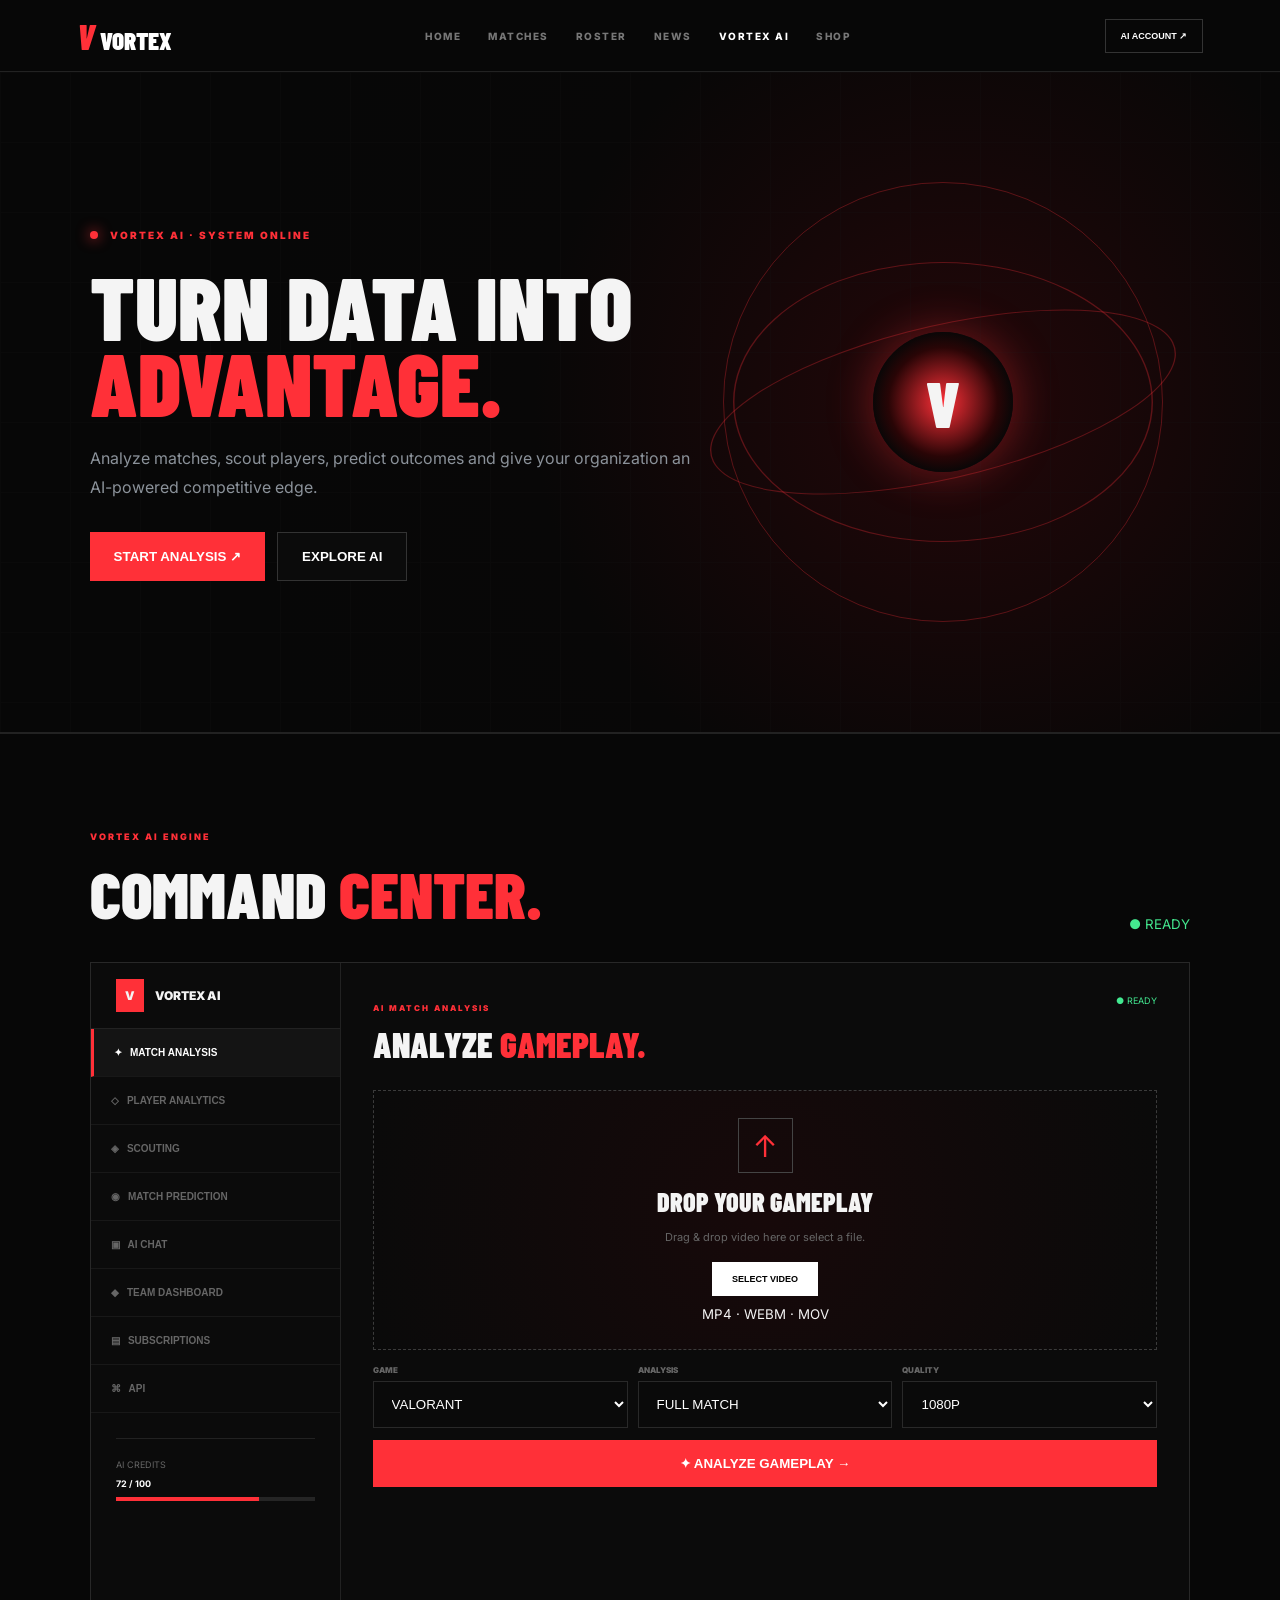
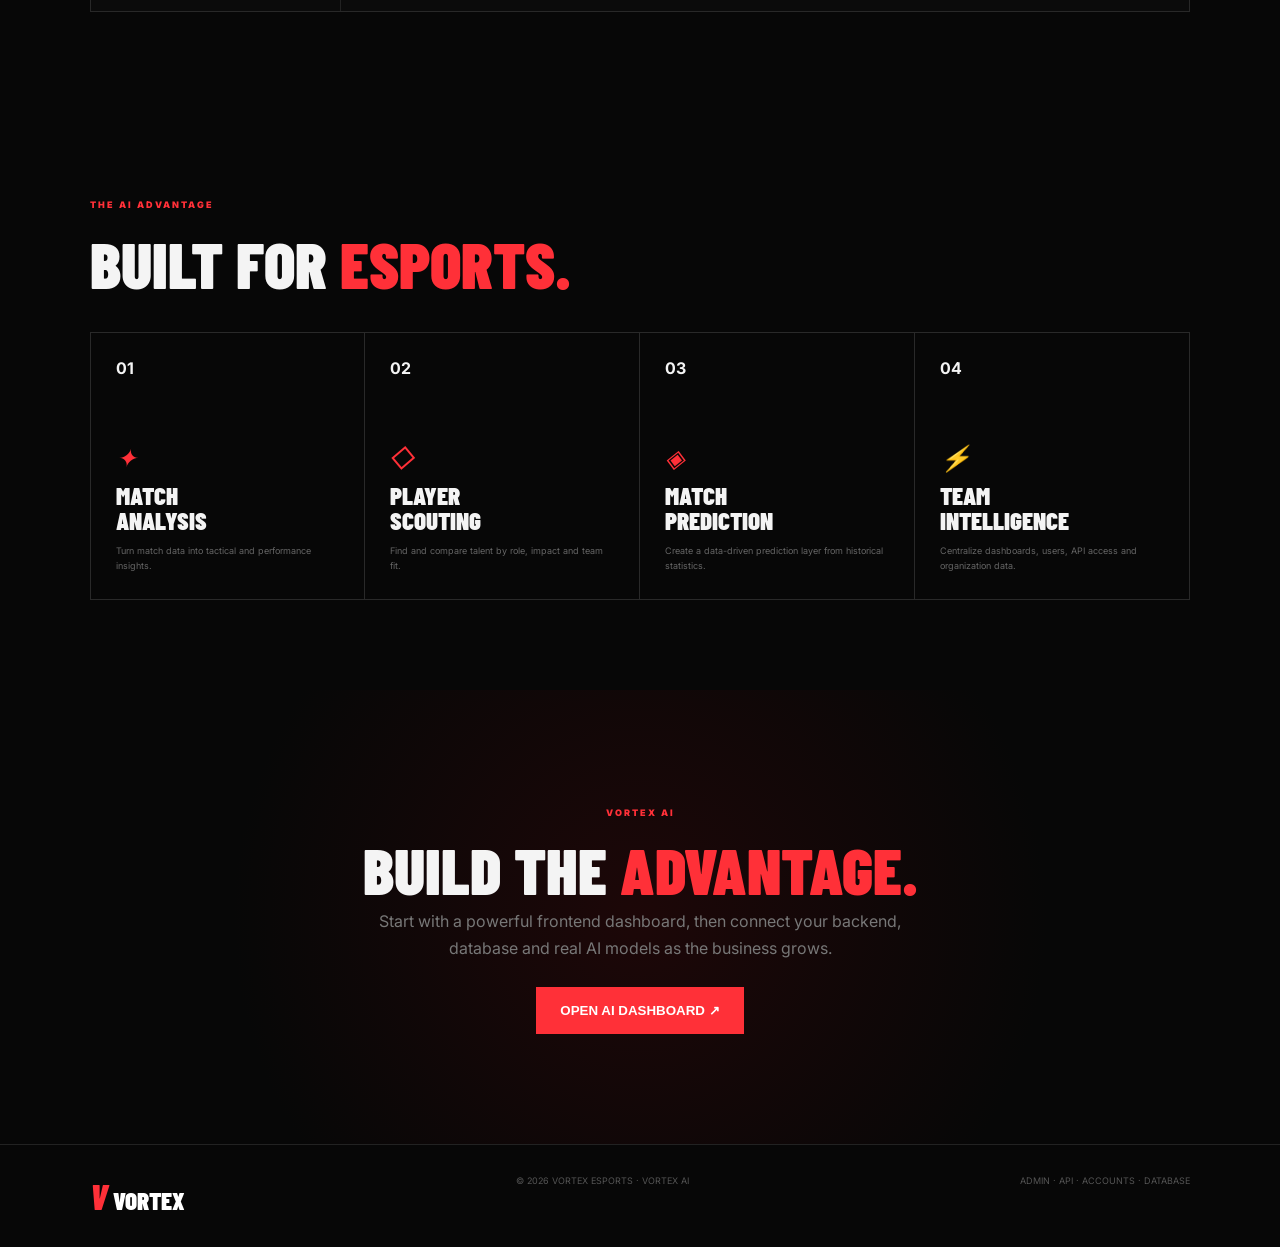
==== ai.html @ a59c2d88 "first commit" ====
<!doctype html>
<html lang="en">
  <head>
    <meta charset="UTF-8" />
    <meta name="viewport" content="width=device-width,initial-scale=1.0" />
    <title>VORTEX AI — Intelligence Platform</title>
    <link rel="preconnect" href="https://fonts.googleapis.com" />
    <link rel="preconnect" href="https://fonts.gstatic.com" crossorigin />
    <link
      href="https://fonts.googleapis.com/css2?family=Barlow+Condensed:wght@600;700;800;900&family=Inter:wght@400;600;700;800&display=swap"
      rel="stylesheet"
    />
    <style>
      * {
        box-sizing: border-box;
        margin: 0;
        padding: 0;
      }
      html {
        scroll-behavior: smooth;
      }
      body {
        background: #070707;
        color: #f4f4f4;
        font-family: Inter, Arial, sans-serif;
      }
      .loader {
        position: fixed;
        inset: 0;
        background: #050505;
        z-index: 999;
        display: grid;
        place-content: center;
        text-align: center;
        transition: 0.5s;
      }
      .loader.hide {
        opacity: 0;
        visibility: hidden;
      }
      .loader b {
        font: 900 80px "Barlow Condensed";
        color: #ff3038;
      }
      .loader i {
        display: block;
        width: 180px;
        height: 2px;
        background: #ff3038;
        margin: 15px auto;
      }
      .header {
        height: 72px;
        border-bottom: 1px solid #222;
        background: #070707;
        display: flex;
        align-items: center;
        padding: 0 6%;
        gap: 30px;
        position: sticky;
        top: 0;
        z-index: 100;
      }
      .logo {
        color: #fff;
        text-decoration: none;
        font: 900 25px "Barlow Condensed";
      }
      .logo span {
        color: #ff3038;
        font-size: 35px;
        font-style: italic;
      }
      .nav {
        display: flex;
        gap: 27px;
        margin: auto;
      }
      .nav a {
        color: #777;
        text-decoration: none;
        font-size: 10px;
        font-weight: 800;
        letter-spacing: 1.5px;
      }
      .nav a:hover,
      .nav .active {
        color: #fff;
      }
      .join,
      .menu {
        background: none;
        border: 1px solid #333;
        color: #fff;
        padding: 11px 15px;
        font-size: 9px;
        font-weight: 900;
      }
      .menu {
        display: none;
      }
      .hero {
        min-height: 660px;
        padding: 100px 7%;
        display: grid;
        grid-template-columns: 1.1fr 0.9fr;
        align-items: center;
        position: relative;
        overflow: hidden;
        background: radial-gradient(
          circle at 75% 50%,
          #230709,
          #080707 42%,
          #070707 72%
        );
      }
      .hero:before {
        content: "";
        position: absolute;
        inset: 0;
        background-image:
          linear-gradient(#181818 1px, transparent 1px),
          linear-gradient(90deg, #181818 1px, transparent 1px);
        background-size: 70px 70px;
        opacity: 0.2;
      }
      .hero > * {
        position: relative;
        z-index: 1;
      }
      .status {
        font-size: 10px;
        color: #ff3038;
        font-weight: 900;
        letter-spacing: 2px;
      }
      .status i {
        display: inline-block;
        width: 8px;
        height: 8px;
        border-radius: 50%;
        background: #ff3038;
        box-shadow: 0 0 14px #ff3038;
        margin-right: 8px;
      }
      .hero h1 {
        font: 900 clamp(60px, 7vw, 110px)/0.84 "Barlow Condensed";
        margin: 25px 0;
      }
      .hero h1 em,
      .section-title em,
      .panel h3 em,
      .features h2 em,
      .cta h2 em {
        color: #ff3038;
        font-style: normal;
      }
      .hero p {
        max-width: 610px;
        color: #8b929a;
        line-height: 1.8;
      }
      .actions {
        display: flex;
        gap: 12px;
        margin-top: 30px;
      }
      .red,
      .dark {
        padding: 16px 24px;
        border: 1px solid #333;
        font-weight: 900;
        cursor: pointer;
      }
      .red {
        background: #ff3038;
        color: #fff;
        border: 0;
      }
      .dark {
        background: #0b0b0b;
        color: #fff;
      }
      .orbit {
        height: 450px;
        display: grid;
        place-items: center;
        position: relative;
      }
      .ring {
        position: absolute;
        border: 1px solid rgba(255, 48, 56, 0.3);
        border-radius: 50%;
      }
      .r1 {
        width: 440px;
        height: 440px;
      }
      .r2 {
        width: 280px;
        height: 280px;
        transform: scaleX(1.5) rotate(15deg);
      }
      .r3 {
        width: 350px;
        height: 150px;
        transform: scaleX(1.4) rotate(-20deg);
      }
      .core {
        width: 140px;
        height: 140px;
        border-radius: 50%;
        display: grid;
        place-content: center;
        text-align: center;
        background: radial-gradient(circle, #ff3038, #290506 55%, #070707 72%);
        box-shadow: 0 0 45px #ff303866;
      }
      .core b {
        font: 900 65px "Barlow Condensed";
      }
      .float {
        position: absolute;
        background: #111;
        border: 1px solid #292929;
        padding: 15px;
      }
      .float small {
        display: block;
        color: #666;
        font-size: 8px;
      }
      .float strong {
        font: 900 27px "Barlow Condensed";
      }
      .f1 {
        right: 0;
        top: 55px;
      }
      .f2 {
        left: 0;
        bottom: 45px;
      }
      .metrics {
        display: grid;
        grid-template-columns: repeat(4, 1fr);
        border-block: 1px solid #222;
      }
      .metrics div {
        padding: 24px 7%;
        border-right: 1px solid #222;
      }
      .metrics b {
        font: 900 28px "Barlow Condensed";
        display: block;
      }
      .metrics span {
        color: #666;
        font-size: 8px;
        letter-spacing: 1px;
      }
      .section {
        padding: 90px 7%;
      }
      .section-title {
        display: flex;
        justify-content: space-between;
        align-items: end;
        margin-bottom: 30px;
      }
      .eyebrow {
        color: #ff3038;
        font-size: 9px;
        font-weight: 900;
        letter-spacing: 2px;
      }
      .section-title h2,
      .features h2,
      .cta h2 {
        font: 900 65px "Barlow Condensed";
        margin-top: 10px;
      }
      .dashboard {
        border: 1px solid #282828;
        background: #0b0b0b;
        display: grid;
        grid-template-columns: 250px 1fr;
        min-height: 650px;
      }
      .sidebar {
        border-right: 1px solid #222;
      }
      .side-head {
        padding: 25px;
        border-bottom: 1px solid #222;
        font-weight: 900;
        font-size: 12px;
      }
      .side-head span {
        background: #ff3038;
        padding: 9px;
        margin-right: 9px;
      }
      .tab {
        width: 100%;
        padding: 18px 20px;
        background: none;
        color: #666;
        border: 0;
        border-bottom: 1px solid #181818;
        text-align: left;
        font-size: 10px;
        font-weight: 900;
        cursor: pointer;
      }
      .tab.active,
      .tab:hover {
        color: #fff;
        border-left: 3px solid #ff3038;
        background: #141414;
      }
      .credits {
        margin: 25px;
        padding-top: 20px;
        border-top: 1px solid #222;
        color: #666;
        font-size: 9px;
      }
      .credits strong {
        display: block;
        color: #fff;
        margin: 8px 0;
      }
      .creditbar {
        height: 4px;
        background: #252525;
      }
      .creditbar i {
        display: block;
        width: 72%;
        height: 100%;
        background: #ff3038;
      }
      .panelarea {
        padding: 32px;
      }
      .panel {
        display: none;
      }
      .panel.active {
        display: block;
      }
      .paneltop {
        display: flex;
        justify-content: space-between;
      }
      .paneltop small {
        color: #ff3038;
        font-size: 8px;
        font-weight: 900;
        letter-spacing: 2px;
      }
      .panel h3 {
        font: 900 35px "Barlow Condensed";
        margin: 8px 0 25px;
      }
      .ready {
        color: #43e991;
        font-size: 9px;
      }
      .upload {
        min-height: 260px;
        border: 1px dashed #3b3b3b;
        display: grid;
        place-content: center;
        text-align: center;
        background: radial-gradient(circle, #17090a, #0a0a0a);
        cursor: pointer;
      }
      .upload .up {
        font-size: 30px;
        color: #ff3038;
        border: 1px solid #444;
        width: 55px;
        height: 55px;
        display: grid;
        place-content: center;
        margin: auto;
      }
      .upload h4 {
        font: 900 26px "Barlow Condensed";
        margin: 13px;
      }
      .upload p {
        font-size: 11px;
        color: #666;
      }
      .white {
        margin: 18px auto 10px;
        background: #fff;
        border: 0;
        padding: 12px 20px;
        font-size: 9px;
        font-weight: 900;
      }
      .file {
        font-size: 10px;
        color: #ff3038;
      }
      .controls {
        display: grid;
        grid-template-columns: repeat(3, 1fr);
        gap: 10px;
        margin-top: 15px;
      }
      .controls label,
      .form label {
        color: #666;
        font-size: 8px;
        font-weight: 900;
      }
      .controls select,
      .form input,
      .search input,
      .search select,
      .chat input {
        width: 100%;
        background: #0a0a0a;
        color: #fff;
        border: 1px solid #292929;
        padding: 14px;
        margin-top: 6px;
      }
      .analyze {
        width: 100%;
        margin-top: 12px;
        background: #ff3038;
        color: #fff;
        border: 0;
        padding: 16px;
        font-weight: 900;
        cursor: pointer;
      }
      .result {
        display: none;
        margin-top: 12px;
        padding: 18px;
        background: #111;
        border: 1px solid #292929;
        color: #aaa;
        font-size: 11px;
        line-height: 1.7;
      }
      .result.show {
        display: block;
      }
      .cards,
      .scout,
      .plans,
      .kpis {
        display: grid;
        grid-template-columns: repeat(3, 1fr);
        gap: 12px;
      }
      .card,
      .scout article,
      .plan,
      .kpi {
        background: #101010;
        border: 1px solid #292929;
        padding: 22px;
      }
      .card small,
      .scout small,
      .plan small,
      .kpi small {
        color: #666;
        font-size: 8px;
      }
      .card h4,
      .scout h4,
      .plan h4 {
        font: 900 28px "Barlow Condensed";
        margin: 20px 0 3px;
      }
      .score {
        font: 900 38px "Barlow Condensed";
        color: #ff3038;
      }
      .bar {
        height: 4px;
        background: #282828;
        margin: 8px 0;
      }
      .bar i {
        display: block;
        height: 100%;
        background: #ff3038;
      }
      .card p,
      .scout p,
      .plan p {
        font-size: 9px;
        color: #666;
        line-height: 1.7;
      }
      .search {
        display: grid;
        grid-template-columns: 2fr 1fr auto;
        gap: 10px;
        margin-bottom: 18px;
      }
      .search button {
        background: #ff3038;
        color: #fff;
        border: 0;
        padding: 0 20px;
        font-weight: 900;
      }
      .scout article {
        position: relative;
      }
      .scout article strong {
        position: absolute;
        right: 18px;
        top: 22px;
        color: #ff3038;
        font: 900 30px "Barlow Condensed";
      }
      .tag {
        display: inline-block;
        margin-top: 15px;
        color: #ff3038;
        border: 1px solid #4a2022;
        padding: 5px;
        font-size: 7px;
        font-weight: 900;
      }
      .form {
        display: grid;
        grid-template-columns: 1fr 55px 1fr;
        gap: 12px;
        align-items: end;
      }
      .vs {
        text-align: center;
        padding-bottom: 12px;
        color: #ff3038;
        font-weight: 900;
      }
      .pred {
        display: flex;
        align-items: center;
        gap: 15px;
        margin-top: 25px;
      }
      .pred strong {
        font: 900 28px "Barlow Condensed";
      }
      .predbar {
        height: 12px;
        background: #222;
        flex: 1;
      }
      .predbar i {
        display: block;
        width: 78%;
        height: 100%;
        background: #ff3038;
      }
      .kpis {
        grid-template-columns: repeat(4, 1fr);
      }
      .kpi strong {
        display: block;
        font: 900 38px "Barlow Condensed";
        margin: 10px 0;
      }
      .kpi span {
        color: #44e98f;
        font-size: 8px;
      }
      .chart {
        height: 190px;
        border: 1px solid #292929;
        margin-top: 15px;
        padding: 20px;
        display: flex;
        align-items: end;
        gap: 2%;
      }
      .chart i {
        width: 8%;
        background: #ff3038;
      }
      .plans {
        grid-template-columns: repeat(3, 1fr);
      }
      .plan strong {
        display: block;
        font: 900 40px "Barlow Condensed";
        margin: 15px 0;
      }
      .plan button {
        margin-top: 18px;
        background: #111;
        color: #fff;
        border: 1px solid #333;
        padding: 10px;
        font-size: 8px;
        font-weight: 900;
      }
      .plan.pro {
        border-color: #ff3038;
      }
      .plan.pro button {
        background: #ff3038;
      }
      .api {
        border: 1px solid #292929;
      }
      .api div {
        display: grid;
        grid-template-columns: 55px 1fr auto;
        gap: 10px;
        padding: 16px;
        border-bottom: 1px solid #222;
      }
      .api span {
        color: #ff3038;
        font-size: 8px;
        font-weight: 900;
      }
      .api code {
        color: #aaa;
        font-size: 10px;
      }
      .api button {
        background: #151515;
        color: #fff;
        border: 1px solid #333;
        padding: 6px;
      }
      .chatbox {
        height: 330px;
        border: 1px solid #292929;
        padding: 18px;
        overflow: auto;
      }
      .msg {
        padding: 12px;
        border: 1px solid #292929;
        margin-bottom: 10px;
        font-size: 10px;
        color: #aaa;
      }
      .msg b {
        color: #ff3038;
      }
      .chat {
        display: grid;
        grid-template-columns: 1fr auto;
        margin-top: 10px;
      }
      .chat button {
        background: #ff3038;
        color: #fff;
        border: 0;
        padding: 0 20px;
        font-weight: 900;
      }
      .features h2 {
        margin: 12px 0 30px;
      }
      .featuregrid {
        display: grid;
        grid-template-columns: repeat(4, 1fr);
        border: 1px solid #292929;
      }
      .featuregrid article {
        padding: 25px;
        min-height: 250px;
        border-right: 1px solid #292929;
      }
      .featuregrid article:last-child {
        border: 0;
      }
      .featuregrid i {
        display: block;
        color: #ff3038;
        font-size: 25px;
        margin: 65px 0 10px;
      }
      .featuregrid h3 {
        font: 900 25px "Barlow Condensed";
        line-height: 1;
      }
      .featuregrid p {
        font-size: 9px;
        color: #666;
        line-height: 1.7;
        margin-top: 10px;
      }
      .cta {
        text-align: center;
        padding: 110px 7%;
        background: radial-gradient(circle, #1d0708, #070707 60%);
      }
      .cta p {
        max-width: 550px;
        color: #777;
        margin: 0 auto 25px;
        line-height: 1.7;
      }
      .footer {
        border-top: 1px solid #222;
        padding: 30px 7%;
        display: flex;
        justify-content: space-between;
        color: #555;
        font-size: 9px;
      }
      @media (max-width: 900px) {
        .nav,
        .join {
          display: none;
        }
        .menu {
          display: block;
          margin-left: auto;
        }
        .hero {
          grid-template-columns: 1fr;
        }
        .orbit {
          display: none;
        }
        .metrics {
          grid-template-columns: repeat(2, 1fr);
        }
        .dashboard {
          grid-template-columns: 1fr;
        }
        .sidebar {
          border-right: 0;
          border-bottom: 1px solid #222;
        }
        .cards,
        .scout,
        .plans,
        .featuregrid,
        .kpis {
          grid-template-columns: 1fr 1fr;
        }
        .panelarea {
          padding: 20px;
        }
      }
      @media (max-width: 600px) {
        .hero h1 {
          font-size: 65px;
        }
        .section {
          padding: 65px 4%;
        }
        .section-title {
          display: block;
        }
        .section-title h2,
        .features h2 {
          font-size: 50px;
        }
        .controls,
        .search,
        .form,
        .cards,
        .scout,
        .plans,
        .featuregrid,
        .kpis {
          grid-template-columns: 1fr;
        }
        .featuregrid article {
          border-right: 0;
          border-bottom: 1px solid #292929;
        }
        .footer {
          display: block;
        }
        .footer > * {
          margin-bottom: 10px;
        }
      }
    </style>
  </head>
  <body>
    <div class="loader" id="loader"><b>V</b><i></i></div>
    <header class="header">
      <a class="logo" href="index.html"><span>V</span> VORTEX</a>
      <nav class="nav">
        <a href="index.html">HOME</a><a href="matches.html">MATCHES</a
        ><a href="roster.html">ROSTER</a><a href="news.html">NEWS</a
        ><a class="active" href="ai.html">VORTEX AI</a
        ><a href="shop.html">SHOP</a>
      </nav>
      <button
        class="join"
        onclick="alert('Account system will connect to the backend.')"
      >
        AI ACCOUNT ↗</button
      ><button class="menu">☰</button>
    </header>
    <main>
      <section class="hero">
        <div>
          <span class="status"><i></i> VORTEX AI · SYSTEM ONLINE</span>
          <h1>TURN DATA INTO<br /><em>ADVANTAGE.</em></h1>
          <p>
            Analyze matches, scout players, predict outcomes and give your
            organization an AI-powered competitive edge.
          </p>
          <div class="actions">
            <button
              class="red"
              onclick="
                document
                  .querySelector('#workspace')
                  .scrollIntoView({ behavior: 'smooth' })
              "
            >
              START ANALYSIS ↗</button
            ><button
              class="dark"
              onclick="
                document
                  .querySelector('#features')
                  .scrollIntoView({ behavior: 'smooth' })
              "
            >
              EXPLORE AI
            </button>
          </div>
        </div>
        <div class="orbit">
          <div class="ring r1"></div>
          <div class="ring r2"></div>
          <div class="ring r3"></div>
          <div class="core"><b>V</b></div>
          
        </div>
      </section>
      <div class="metrics">
        
      </div>
      <section class="section" id="workspace">
        <div class="section-title">
          <div>
            <span class="eyebrow">VORTEX AI ENGINE</span>
            <h2>COMMAND <em>CENTER.</em></h2>
          </div>
          <small style="color: #44e98f">● READY</small>
        </div>
        <div class="dashboard">
          <aside class="sidebar">
            <div class="side-head"><span>V</span> VORTEX AI</div>
            <button class="tab active" data-panel="analysis">
              ✦ &nbsp; MATCH ANALYSIS</button
            ><button class="tab" data-panel="players">
              ◇ &nbsp; PLAYER ANALYTICS</button
            ><button class="tab" data-panel="scouting">◈ &nbsp; SCOUTING</button
            ><button class="tab" data-panel="prediction">
              ◉ &nbsp; MATCH PREDICTION</button
            ><button class="tab" data-panel="chat">▣ &nbsp; AI CHAT</button
            ><button class="tab" data-panel="team">
              ◆ &nbsp; TEAM DASHBOARD</button
            ><button class="tab" data-panel="billing">
              ▤ &nbsp; SUBSCRIPTIONS</button
            ><button class="tab" data-panel="api">⌘ &nbsp; API</button>
            <div class="credits">
              AI CREDITS<strong id="credits">72 / 100</strong>
              <div class="creditbar"><i id="creditbar"></i></div>
            </div>
          </aside>
          <div class="panelarea">
            <div class="panel active" id="panel-analysis">
              <div class="paneltop">
                <div>
                  <small>AI MATCH ANALYSIS</small>
                  <h3>ANALYZE <em>GAMEPLAY.</em></h3>
                </div>
                <span class="ready">● READY</span>
              </div>
              <div class="upload" id="upload">
                <input id="file" type="file" accept="video/*" hidden />
                <div class="up">↑</div>
                <h4>DROP YOUR GAMEPLAY</h4>
                <p>Drag & drop video here or select a file.</p>
                <button class="white" id="select">SELECT VIDEO</button
                ><small>MP4 · WEBM · MOV</small>
                <div class="file" id="filename"></div>
              </div>
              <div class="controls">
                <label
                  >GAME<select>
                    <option>VALORANT</option>
                    <option>CS2</option>
                    <option>FORTNITE</option>
                    <option>MARVEL RIVALS</option>
                  </select></label
                ><label
                  >ANALYSIS<select>
                    <option>FULL MATCH</option>
                    <option>ROUND ANALYSIS</option>
                    <option>PLAYER PERFORMANCE</option>
                  </select></label
                ><label
                  >QUALITY<select>
                    <option>1080P</option>
                    <option>1440P</option>
                    <option>4K</option>
                  </select></label
                >
              </div>
              <button class="analyze" id="analyze">✦ ANALYZE GAMEPLAY →</button>
              <div class="result" id="result"></div>
            </div>
            <div class="panel" id="panel-players">
              <div class="paneltop">
                <div>
                  <small>PLAYER INTELLIGENCE</small>
                  <h3>PLAYER <em>ANALYTICS.</em></h3>
                </div>
              </div>
              <div class="cards">
                <article class="card">
                  <small>01 · IGL / DUELIST</small>
                  <h4>AXEL</h4>
                  <div class="score">94.2</div>
                  <div class="bar"><i style="width: 94%"></i></div>
                  <p>Impact 94 · Clutch 87% · Consistency 96%</p>
                </article>
                <article class="card">
                  <small>02 · ENTRY FRAGGER</small>
                  <h4>NOVA</h4>
                  <div class="score">91.7</div>
                  <div class="bar"><i style="width: 91%"></i></div>
                  <p>Impact 92 · ACS 248 · First duel +14%</p>
                </article>
                <article class="card">
                  <small>03 · SNIPER</small>
                  <h4>KRYPT</h4>
                  <div class="score">89.4</div>
                  <div class="bar"><i style="width: 89%"></i></div>
                  <p>Impact 89 · K/D 1.31 · Opening picks +21%</p>
                </article>
              </div>
            </div>
            <div class="panel" id="panel-scouting">
              <div class="paneltop">
                <div>
                  <small>SCOUTING ENGINE</small>
                  <h3>FIND THE <em>NEXT STAR.</em></h3>
                </div>
              </div>
              <div class="search">
                <input
                  id="scoutq"
                  placeholder="Search player, role or region..."
                /><select>
                  <option>ALL ROLES</option>
                  <option>DUELIST</option>
                  <option>IGL</option>
                  <option>SUPPORT</option></select
                ><button id="scan">SCAN →</button>
              </div>
              <div class="scout">
                <article>
                  <small>TUNISIA · DUELIST</small>
                  <h4>RAVENX</h4>
                  <strong>92.8</strong>
                  <p>High entry potential · Aggressive</p>
                  <span class="tag">HIGH VALUE</span>
                </article>
                <article>
                  <small>FRANCE · FLEX</small>
                  <h4>LYNX</h4>
                  <strong>90.6</strong>
                  <p>Excellent utility · Team player</p>
                  <span class="tag">WATCHLIST</span>
                </article>
                <article>
                  <small>MOROCCO · IGL</small>
                  <h4>NOIR</h4>
                  <strong>88.9</strong>
                  <p>Strong leadership · Tactical</p>
                  <span class="tag">RISING</span>
                </article>
              </div>
            </div>
            <div class="panel" id="panel-prediction">
              <div class="paneltop">
                <div>
                  <small>PREDICTIVE ENGINE</small>
                  <h3>MATCH <em>PREDICTION.</em></h3>
                </div>
              </div>
              <div class="form">
                <label>TEAM A<input id="teamA" value="VORTEX" /></label>
                <div class="vs">VS</div>
                <label>TEAM B<input id="teamB" value="PHANTOM" /></label>
              </div>
              <button class="analyze" id="predict">◉ RUN PREDICTION →</button>
              <div class="pred">
                <strong id="pa">78%</strong>
                <div class="predbar"><i id="pb"></i></div>
                <strong id="pc">22%</strong>
              </div>
              <p style="color: #555; font-size: 9px; margin-top: 15px">
                Demo prediction UI. Connect a real statistical/ML backend before
                commercial use.
              </p>
            </div>
            <div class="panel" id="panel-chat">
              <div class="paneltop">
                <div>
                  <small>VORTEX INTELLIGENCE</small>
                  <h3>ASK <em>VORTEX AI.</em></h3>
                </div>
              </div>
              <div class="chatbox" id="chatbox">
                <div class="msg">
                  <b>VORTEX AI</b><br />Ready. Ask about a match, player,
                  strategy or scouting report.
                </div>
              </div>
              <div class="chat">
                <input id="chatinput" placeholder="Ask VORTEX AI..." /><button
                  id="send"
                >
                  SEND ↗
                </button>
              </div>
            </div>
            <div class="panel" id="panel-team">
              <div class="paneltop">
                <div>
                  <small>ORGANIZATION OVERVIEW</small>
                  <h3>TEAM <em>DASHBOARD.</em></h3>
                </div>
              </div>
              <div class="kpis">
                <div class="kpi">
                  <small>WIN RATE</small><strong>86%</strong><span>+4.2%</span>
                </div>
                <div class="kpi">
                  <small>AVG RATING</small><strong>91.4</strong
                  ><span>+2.8</span>
                </div>
                <div class="kpi">
                  <small>MAP WIN</small><strong>78%</strong><span>+6.1%</span>
                </div>
                <div class="kpi">
                  <small>SCOUT SCORE</small><strong>A+</strong
                  ><span>TOP TIER</span>
                </div>
              </div>
              <div class="chart">
                <i style="height: 45%"></i><i style="height: 62%"></i
                ><i style="height: 54%"></i><i style="height: 73%"></i
                ><i style="height: 66%"></i><i style="height: 81%"></i
                ><i style="height: 76%"></i><i style="height: 91%"></i
                ><i style="height: 84%"></i><i style="height: 96%"></i>
              </div>
            </div>
            <div class="panel" id="panel-billing">
              <div class="paneltop">
                <div>
                  <small>VORTEX AI BUSINESS</small>
                  <h3>PLANS FOR <em>TEAMS.</em></h3>
                </div>
              </div>
              <div class="plans">
                <article class="plan">
                  <small>FREE</small>
                  <h4>STARTER</h4>
                  <strong>€0</strong>
                  <p>
                    Basic analytics<br />5 analyses / month<br />Community
                    support
                  </p>
                  <button>CURRENT PLAN</button>
                </article>
                <article class="plan pro">
                  <small>PRO</small>
                  <h4>COMPETITIVE</h4>
                  <strong>€29<small>/mo</small></strong>
                  <p>
                    Advanced analytics<br />Scouting<br />Predictions<br />AI
                    Chat
                  </p>
                  <button
                    onclick="
                      alert(
                        'Connect this button to Stripe or another payment provider.',
                      )
                    "
                  >
                    CHOOSE PRO →
                  </button>
                </article>
                <article class="plan">
                  <small>ORG</small>
                  <h4>ENTERPRISE</h4>
                  <strong>CUSTOM</strong>
                  <p>
                    Team dashboard<br />API access<br />Admin controls<br />Priority
                    support
                  </p>
                  <button>CONTACT SALES</button>
                </article>
              </div>
            </div>
            <div class="panel" id="panel-api">
              <div class="paneltop">
                <div>
                  <small>DEVELOPER PLATFORM</small>
                  <h3>VORTEX <em>API.</em></h3>
                </div>
              </div>
              <div class="api">
                <div>
                  <span>GET</span><code>/api/v1/players</code
                  ><button onclick="copyText('/api/v1/players')">COPY</button>
                </div>
                <div>
                  <span>POST</span><code>/api/v1/analyze</code
                  ><button onclick="copyText('/api/v1/analyze')">COPY</button>
                </div>
                <div>
                  <span>GET</span><code>/api/v1/matches/{id}/prediction</code
                  ><button
                    onclick="copyText('/api/v1/matches/{id}/prediction')"
                  >
                    COPY
                  </button>
                </div>
              </div>
              <p style="color: #555; font-size: 9px; margin-top: 15px">
                These are frontend API placeholders. The real API, database,
                authentication and model processing belong in the backend.
              </p>
            </div>
          </div>
        </div>
      </section>
      <section class="section features" id="features">
        <span class="eyebrow">THE AI ADVANTAGE</span>
        <h2>BUILT FOR <em>ESPORTS.</em></h2>
        <div class="featuregrid">
          <article>
            <b>01</b><i>✦</i>
            <h3>MATCH<br />ANALYSIS</h3>
            <p>Turn match data into tactical and performance insights.</p>
          </article>
          <article>
            <b>02</b><i>◇</i>
            <h3>PLAYER<br />SCOUTING</h3>
            <p>Find and compare talent by role, impact and team fit.</p>
          </article>
          <article>
            <b>03</b><i>◈</i>
            <h3>MATCH<br />PREDICTION</h3>
            <p>
              Create a data-driven prediction layer from historical statistics.
            </p>
          </article>
          <article>
            <b>04</b><i>⚡</i>
            <h3>TEAM<br />INTELLIGENCE</h3>
            <p>
              Centralize dashboards, users, API access and organization data.
            </p>
          </article>
        </div>
      </section>
      <section class="cta">
        <span class="eyebrow">VORTEX AI</span>
        <h2>BUILD THE <em>ADVANTAGE.</em></h2>
        <p>
          Start with a powerful frontend dashboard, then connect your backend,
          database and real AI models as the business grows.
        </p>
        <button
          class="red"
          onclick="
            document
              .querySelector('#workspace')
              .scrollIntoView({ behavior: 'smooth' })
          "
        >
          OPEN AI DASHBOARD ↗
        </button>
      </section>
    </main>
    <footer class="footer">
      <a class="logo" href="index.html"><span>V</span> VORTEX</a>
      <p>© 2026 VORTEX ESPORTS · VORTEX AI</p>
      <p>ADMIN · API · ACCOUNTS · DATABASE</p>
    </footer>
    <script>
      const $ = (s) => document.querySelector(s),
        $$ = (s) => document.querySelectorAll(s);
      setTimeout(() => $("#loader").classList.add("hide"), 700);
      $$(".tab").forEach(
        (t) =>
          (t.onclick = () => {
            $$(".tab").forEach((x) => x.classList.remove("active"));
            $$(".panel").forEach((x) => x.classList.remove("active"));
            t.classList.add("active");
            $("#panel-" + t.dataset.panel).classList.add("active");
          }),
      );
      const file = $("#file");
      $("#select").onclick = (e) => {
        e.stopPropagation();
        file.click();
      };
      $("#upload").onclick = (e) => {
        if (e.target !== $("#select")) file.click();
      };
      file.onchange = () => {
        if (file.files[0])
          $("#filename").textContent = "SELECTED: " + file.files[0].name;
      };
      $("#analyze").onclick = () => {
        $("#result").classList.add("show");
        $("#result").innerHTML =
          '<b style="color:#ff3038">ANALYSIS COMPLETE</b><br><br>Detected 14 high-impact moments · 8 tactical patterns · 3 improvement areas.<br><br><b>Demo insight:</b> positioning and timing are the main improvement opportunities.';
        $("#credits").textContent = "64 / 100";
        $("#creditbar").style.width = "64%";
      };
      $("#predict").onclick = () => {
        let a = Math.floor(55 + Math.random() * 31),
          b = 100 - a;
        $("#pa").textContent = a + "%";
        $("#pc").textContent = b + "%";
        $("#pb").style.width = a + "%";
      };
      $("#scan").onclick = () =>
        alert(
          "Demo scouting scan: " +
            ($("#scoutq").value || "all players") +
            "\nConnect this to your player database for real scouting.",
        );
      function send() {
        let v = $("#chatinput").value.trim();
        if (!v) return;
        $("#chatbox").innerHTML +=
          `<div class="msg"><b>YOU</b><br>${v.replace(/[<>]/g, "")}</div>`;
        $("#chatinput").value = "";
        setTimeout(
          () =>
            ($("#chatbox").innerHTML +=
              '<div class="msg"><b>VORTEX AI</b><br>Demo response. Connect your AI backend/model here for real answers.</div>'),
          350,
        );
      }
      $("#send").onclick = send;
      $("#chatinput").onkeydown = (e) => {
        if (e.key === "Enter") send();
      };
      function copyText(t) {
        navigator.clipboard?.writeText(t);
        alert("Copied: " + t);
      }
    </script>
  </body>
</html>
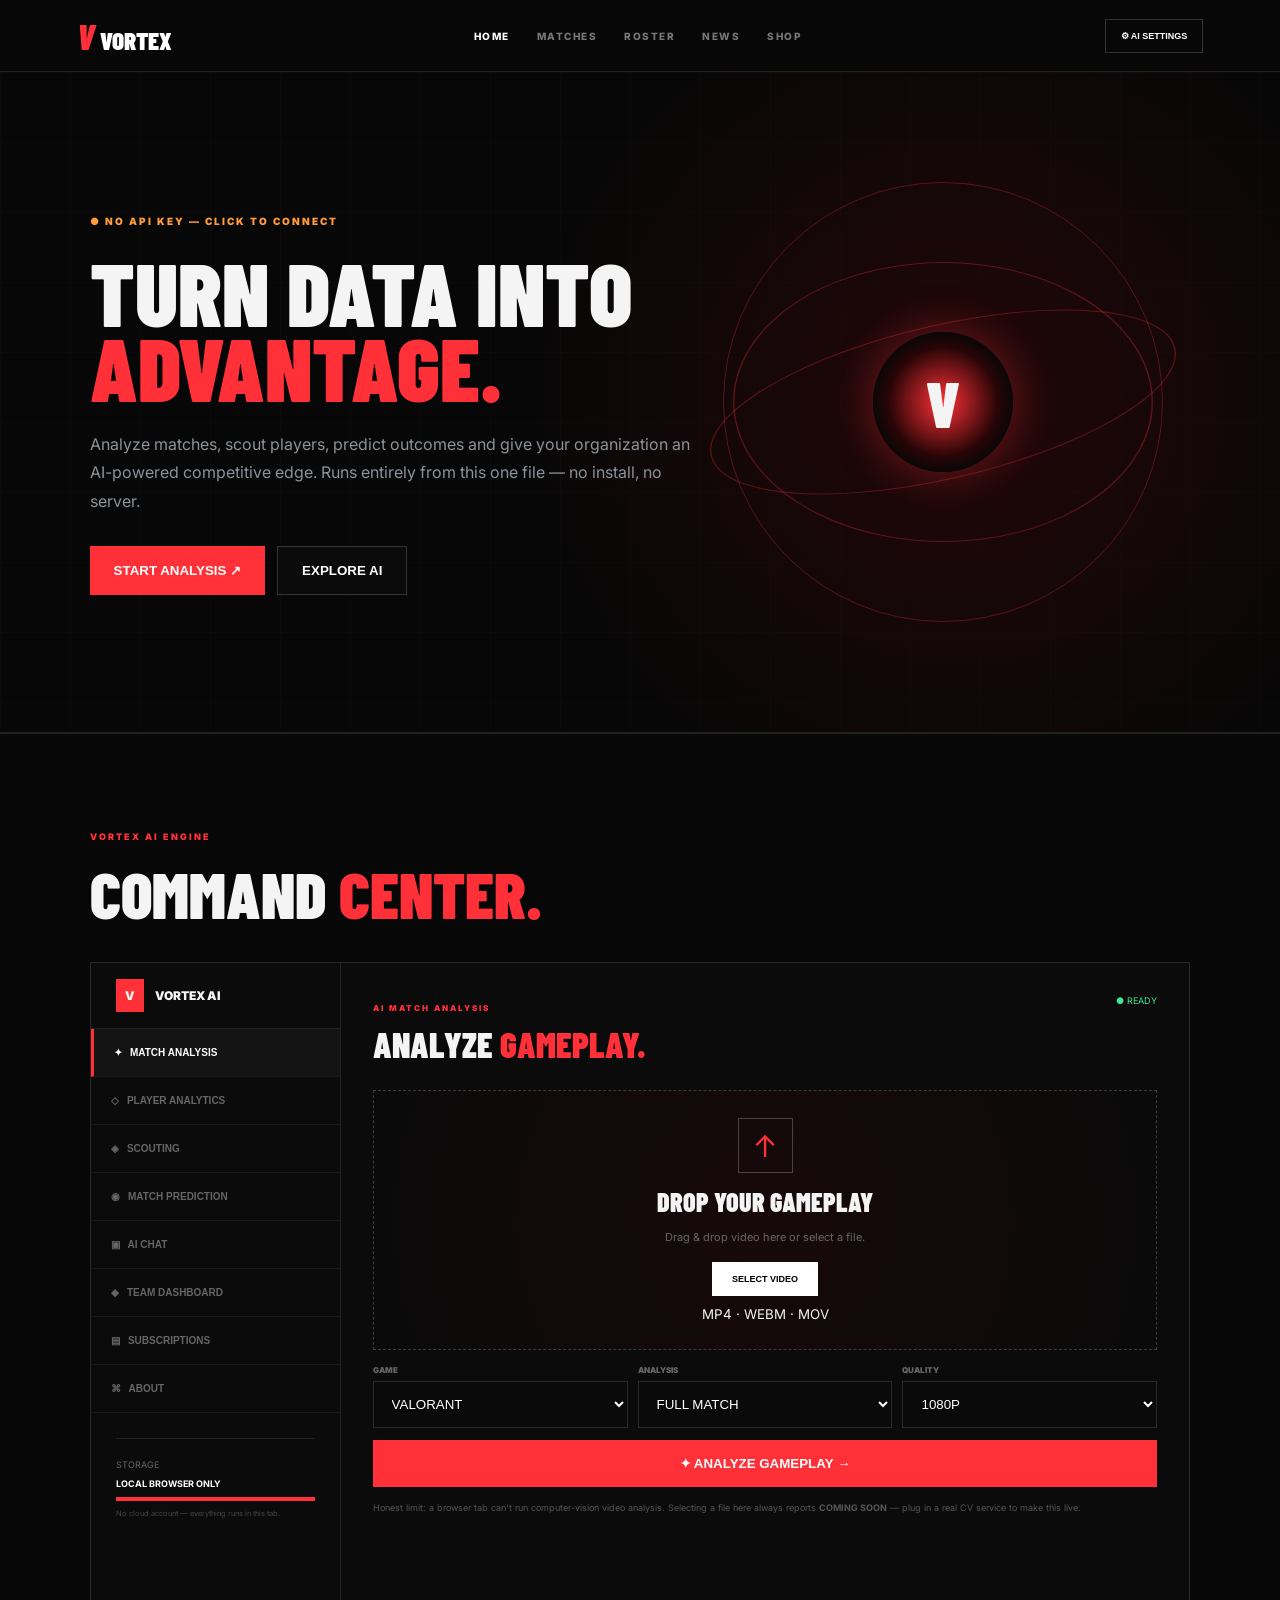
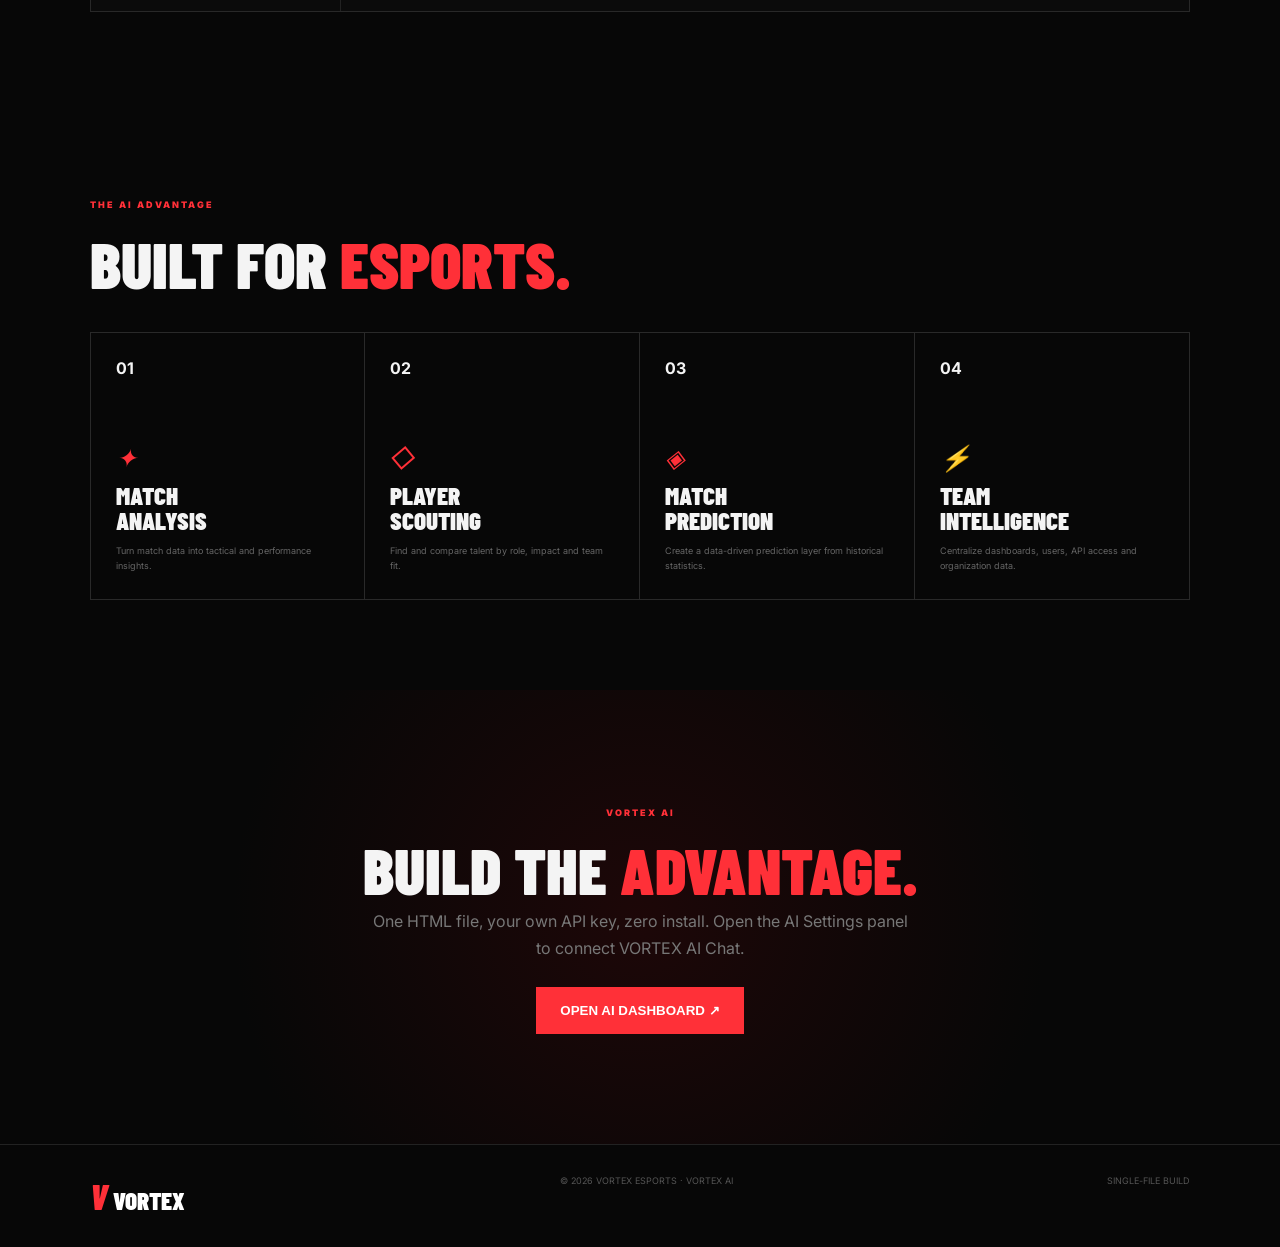
==== commit 6d0ab8b6: "Add a blank line for improved readability in index.html" ====
--- a/ai.html
+++ b/ai.html
@@ -95,6 +95,7 @@
         padding: 11px 15px;
         font-size: 9px;
         font-weight: 900;
+        cursor: pointer;
       }
       .menu {
         display: none;
@@ -133,6 +134,7 @@
         color: #ff3038;
         font-weight: 900;
         letter-spacing: 2px;
+        cursor: pointer;
       }
       .status i {
         display: inline-block;
@@ -219,28 +221,6 @@
       .core b {
         font: 900 65px "Barlow Condensed";
       }
-      .float {
-        position: absolute;
-        background: #111;
-        border: 1px solid #292929;
-        padding: 15px;
-      }
-      .float small {
-        display: block;
-        color: #666;
-        font-size: 8px;
-      }
-      .float strong {
-        font: 900 27px "Barlow Condensed";
-      }
-      .f1 {
-        right: 0;
-        top: 55px;
-      }
-      .f2 {
-        left: 0;
-        bottom: 45px;
-      }
       .metrics {
         display: grid;
         grid-template-columns: repeat(4, 1fr);
@@ -249,15 +229,6 @@
       .metrics div {
         padding: 24px 7%;
         border-right: 1px solid #222;
-      }
-      .metrics b {
-        font: 900 28px "Barlow Condensed";
-        display: block;
-      }
-      .metrics span {
-        color: #666;
-        font-size: 8px;
-        letter-spacing: 1px;
       }
       .section {
         padding: 90px 7%;
@@ -337,9 +308,9 @@
       }
       .creditbar i {
         display: block;
-        width: 72%;
         height: 100%;
         background: #ff3038;
+        transition: width 0.4s;
       }
       .panelarea {
         padding: 32px;
@@ -353,6 +324,9 @@
       .paneltop {
         display: flex;
         justify-content: space-between;
+        align-items: flex-start;
+        flex-wrap: wrap;
+        gap: 10px;
       }
       .paneltop small {
         color: #ff3038;
@@ -367,6 +341,23 @@
       .ready {
         color: #43e991;
         font-size: 9px;
+      }
+      .hint {
+        color: #555;
+        font-size: 9px;
+        margin-top: 14px;
+        line-height: 1.6;
+      }
+      .hint code {
+        color: #999;
+      }
+      .loading-note {
+        color: #666;
+        font-size: 10px;
+        grid-column: 1/-1;
+      }
+      .loading-note.error {
+        color: #ff6b6b;
       }
       .upload {
         min-height: 260px;
@@ -402,6 +393,7 @@
         padding: 12px 20px;
         font-size: 9px;
         font-weight: 900;
+        cursor: pointer;
       }
       .file {
         font-size: 10px;
@@ -423,7 +415,9 @@
       .form input,
       .search input,
       .search select,
-      .chat input {
+      .chat input,
+      .modal input,
+      .modal select {
         width: 100%;
         background: #0a0a0a;
         color: #fff;
@@ -516,6 +510,7 @@
         border: 0;
         padding: 0 20px;
         font-weight: 900;
+        cursor: pointer;
       }
       .scout article {
         position: relative;
@@ -564,9 +559,9 @@
       }
       .predbar i {
         display: block;
-        width: 78%;
         height: 100%;
         background: #ff3038;
+        transition: width 0.5s;
       }
       .kpis {
         grid-template-columns: repeat(4, 1fr);
@@ -609,6 +604,7 @@
         padding: 10px;
         font-size: 8px;
         font-weight: 900;
+        cursor: pointer;
       }
       .plan.pro {
         border-color: #ff3038;
@@ -621,10 +617,11 @@
       }
       .api div {
         display: grid;
-        grid-template-columns: 55px 1fr auto;
+        grid-template-columns: 75px 1fr auto;
         gap: 10px;
         padding: 16px;
         border-bottom: 1px solid #222;
+        align-items: center;
       }
       .api span {
         color: #ff3038;
@@ -640,9 +637,27 @@
         color: #fff;
         border: 1px solid #333;
         padding: 6px;
+        cursor: pointer;
+      }
+      .chatctrls {
+        display: flex;
+        gap: 8px;
+      }
+      .chatctrl {
+        background: #111;
+        color: #999;
+        border: 1px solid #292929;
+        padding: 8px 12px;
+        font-size: 8px;
+        font-weight: 900;
+        cursor: pointer;
+      }
+      .chatctrl:hover {
+        color: #fff;
+        border-color: #444;
       }
       .chatbox {
-        height: 330px;
+        height: 380px;
         border: 1px solid #292929;
         padding: 18px;
         overflow: auto;
@@ -657,9 +672,129 @@
       .msg b {
         color: #ff3038;
       }
+      .msg-head {
+        display: flex;
+        align-items: center;
+        gap: 8px;
+        margin-bottom: 8px;
+      }
+      .avatar {
+        width: 20px;
+        height: 20px;
+        border-radius: 50%;
+        display: grid;
+        place-content: center;
+        font: 900 9px "Barlow Condensed";
+        color: #fff;
+      }
+      .avatar-ai {
+        background: #ff3038;
+      }
+      .avatar-user {
+        background: #333;
+      }
+      .msg-time {
+        margin-left: auto;
+        color: #444;
+        font-size: 8px;
+      }
+      .msg-body {
+        line-height: 1.8;
+        font-size: 11px;
+        color: #ccc;
+      }
+      .msg-body h3,
+      .msg-body h4 {
+        font-family: "Barlow Condensed";
+        margin: 10px 0 6px;
+        color: #fff;
+      }
+      .msg-body p {
+        margin: 6px 0;
+      }
+      .msg-body ol {
+        margin: 8px 0 8px 18px;
+      }
+      .msg-body code {
+        background: #1a1a1a;
+        border: 1px solid #292929;
+        padding: 1px 5px;
+        font-size: 10px;
+        color: #ff9a3d;
+      }
+      .codeblock {
+        background: #0d0d0d;
+        border: 1px solid #292929;
+        padding: 12px;
+        overflow-x: auto;
+        margin: 8px 0;
+        font-size: 10px;
+      }
+      .msg-user .msg-body {
+        color: #eee;
+      }
+      .msg-error {
+        color: #ff6b6b;
+      }
+      .msg-actions {
+        display: flex;
+        gap: 8px;
+        margin-top: 10px;
+      }
+      .msg-actions button {
+        background: #151515;
+        color: #999;
+        border: 1px solid #292929;
+        padding: 5px 10px;
+        font-size: 8px;
+        font-weight: 900;
+        cursor: pointer;
+      }
+      .msg-actions button:hover {
+        color: #fff;
+      }
+      .msg-retry {
+        background: #151515;
+        color: #ff6b6b;
+        border: 1px solid #402020;
+        padding: 5px 10px;
+        font-size: 8px;
+        font-weight: 900;
+        cursor: pointer;
+      }
+      .generating {
+        color: #ff3038;
+        font-size: 9px;
+        font-weight: 900;
+        letter-spacing: 1px;
+      }
+      .dots::after {
+        content: "";
+        animation: dotpulse 1.2s infinite;
+      }
+      @keyframes dotpulse {
+        0% {
+          content: ".";
+        }
+        33% {
+          content: "..";
+        }
+        66% {
+          content: "...";
+        }
+      }
+      .cursor {
+        animation: blink 0.9s steps(1) infinite;
+        color: #ff3038;
+      }
+      @keyframes blink {
+        50% {
+          opacity: 0;
+        }
+      }
       .chat {
         display: grid;
-        grid-template-columns: 1fr auto;
+        grid-template-columns: 1fr auto auto;
         margin-top: 10px;
       }
       .chat button {
@@ -668,6 +803,16 @@
         border: 0;
         padding: 0 20px;
         font-weight: 900;
+        cursor: pointer;
+      }
+      .chat button:disabled {
+        opacity: 0.5;
+        cursor: not-allowed;
+      }
+      .stopbtn {
+        background: #1a1a1a !important;
+        color: #ff3038 !important;
+        border: 1px solid #ff3038 !important;
       }
       .features h2 {
         margin: 12px 0 30px;
@@ -719,6 +864,72 @@
         justify-content: space-between;
         color: #555;
         font-size: 9px;
+      }
+      .modal-backdrop {
+        position: fixed;
+        inset: 0;
+        background: rgba(0, 0, 0, 0.75);
+        z-index: 500;
+        display: none;
+        place-items: center;
+        padding: 20px;
+      }
+      .modal-backdrop.show {
+        display: grid;
+      }
+      .modal {
+        background: #0b0b0b;
+        border: 1px solid #292929;
+        max-width: 440px;
+        width: 100%;
+        padding: 28px;
+      }
+      .modal h3 {
+        font: 900 26px "Barlow Condensed";
+        margin-bottom: 6px;
+      }
+      .modal p {
+        color: #777;
+        font-size: 10px;
+        line-height: 1.7;
+        margin-bottom: 16px;
+      }
+      .modal label {
+        color: #666;
+        font-size: 8px;
+        font-weight: 900;
+        display: block;
+        margin-top: 14px;
+      }
+      .modal-actions {
+        display: flex;
+        gap: 10px;
+        margin-top: 22px;
+      }
+      .modal-actions button {
+        flex: 1;
+        padding: 14px;
+        border: 0;
+        font-weight: 900;
+        cursor: pointer;
+      }
+      .modal-save {
+        background: #ff3038;
+        color: #fff;
+      }
+      .modal-close {
+        background: #1a1a1a;
+        color: #fff;
+        border: 1px solid #292929 !important;
+      }
+      .modal-note {
+        background: #150c0c;
+        border: 1px solid #3a1e1e;
+        padding: 12px;
+        font-size: 9px;
+        color: #ff9a3d;
+        line-height: 1.6;
+        margin-top: 14px;
       }
       @media (max-width: 900px) {
         .nav,
@@ -790,6 +1001,19 @@
         .footer > * {
           margin-bottom: 10px;
         }
+        .panel#panel-chat {
+          padding-bottom: env(safe-area-inset-bottom, 0px);
+        }
+        .chat {
+          grid-template-columns: 1fr auto;
+          grid-template-rows: auto auto;
+          position: sticky;
+          bottom: env(safe-area-inset-bottom, 0px);
+          background: #0b0b0b;
+        }
+        .stopbtn {
+          grid-column: 1/-1;
+        }
       }
     </style>
   </head>
@@ -798,26 +1022,21 @@
     <header class="header">
       <a class="logo" href="index.html"><span>V</span> VORTEX</a>
       <nav class="nav">
-        <a href="index.html">HOME</a><a href="matches.html">MATCHES</a
-        ><a href="roster.html">ROSTER</a><a href="news.html">NEWS</a
-        ><a class="active" href="ai.html">VORTEX AI</a
-        ><a href="shop.html">SHOP</a>
+        <a href="index.html" class="active">HOME</a><a href="matches.html">MATCHES</a
+        ><a href="roster.html">ROSTER</a><a href="news.html">NEWS</a><a href="shop.html">SHOP</a>
       </nav>
-      <button
-        class="join"
-        onclick="alert('Account system will connect to the backend.')"
-      >
-        AI ACCOUNT ↗</button
+      <button class="join" id="opensettings">⚙ AI SETTINGS</button
       ><button class="menu">☰</button>
     </header>
     <main>
       <section class="hero">
         <div>
-          <span class="status"><i></i> VORTEX AI · SYSTEM ONLINE</span>
+          <span class="status" id="statusdot"><i></i> CHECKING STATUS…</span>
           <h1>TURN DATA INTO<br /><em>ADVANTAGE.</em></h1>
           <p>
             Analyze matches, scout players, predict outcomes and give your
-            organization an AI-powered competitive edge.
+            organization an AI-powered competitive edge. Runs entirely from this
+            one file — no install, no server.
           </p>
           <div class="actions">
             <button
@@ -828,8 +1047,9 @@
                   .scrollIntoView({ behavior: 'smooth' })
               "
             >
-              START ANALYSIS ↗</button
-            ><button
+              START ANALYSIS ↗
+            </button>
+            <button
               class="dark"
               onclick="
                 document
@@ -846,39 +1066,43 @@
           <div class="ring r2"></div>
           <div class="ring r3"></div>
           <div class="core"><b>V</b></div>
-          
         </div>
       </section>
-      <div class="metrics">
-        
-      </div>
+      <div class="metrics"></div>
       <section class="section" id="workspace">
         <div class="section-title">
           <div>
             <span class="eyebrow">VORTEX AI ENGINE</span>
             <h2>COMMAND <em>CENTER.</em></h2>
           </div>
-          <small style="color: #44e98f">● READY</small>
         </div>
         <div class="dashboard">
           <aside class="sidebar">
             <div class="side-head"><span>V</span> VORTEX AI</div>
             <button class="tab active" data-panel="analysis">
-              ✦ &nbsp; MATCH ANALYSIS</button
-            ><button class="tab" data-panel="players">
-              ◇ &nbsp; PLAYER ANALYTICS</button
-            ><button class="tab" data-panel="scouting">◈ &nbsp; SCOUTING</button
-            ><button class="tab" data-panel="prediction">
-              ◉ &nbsp; MATCH PREDICTION</button
-            ><button class="tab" data-panel="chat">▣ &nbsp; AI CHAT</button
-            ><button class="tab" data-panel="team">
-              ◆ &nbsp; TEAM DASHBOARD</button
-            ><button class="tab" data-panel="billing">
-              ▤ &nbsp; SUBSCRIPTIONS</button
-            ><button class="tab" data-panel="api">⌘ &nbsp; API</button>
+              ✦ &nbsp; MATCH ANALYSIS
+            </button>
+            <button class="tab" data-panel="players">
+              ◇ &nbsp; PLAYER ANALYTICS
+            </button>
+            <button class="tab" data-panel="scouting">◈ &nbsp; SCOUTING</button>
+            <button class="tab" data-panel="prediction">
+              ◉ &nbsp; MATCH PREDICTION
+            </button>
+            <button class="tab" data-panel="chat">▣ &nbsp; AI CHAT</button>
+            <button class="tab" data-panel="team">
+              ◆ &nbsp; TEAM DASHBOARD
+            </button>
+            <button class="tab" data-panel="billing">
+              ▤ &nbsp; SUBSCRIPTIONS
+            </button>
+            <button class="tab" data-panel="api">⌘ &nbsp; ABOUT</button>
             <div class="credits">
-              AI CREDITS<strong id="credits">72 / 100</strong>
-              <div class="creditbar"><i id="creditbar"></i></div>
+              STORAGE<strong id="credits">LOCAL BROWSER ONLY</strong>
+              <div class="creditbar"><i style="width: 100%"></i></div>
+              <small style="display: block; margin-top: 8px; color: #444"
+                >No cloud account — everything runs in this tab.</small
+              >
             </div>
           </aside>
           <div class="panelarea">
@@ -891,7 +1115,12 @@
                 <span class="ready">● READY</span>
               </div>
               <div class="upload" id="upload">
-                <input id="file" type="file" accept="video/*" hidden />
+                <input
+                  id="file"
+                  type="file"
+                  accept="video/mp4,video/webm,video/quicktime"
+                  hidden
+                />
                 <div class="up">↑</div>
                 <h4>DROP YOUR GAMEPLAY</h4>
                 <p>Drag & drop video here or select a file.</p>
@@ -907,13 +1136,15 @@
                     <option>FORTNITE</option>
                     <option>MARVEL RIVALS</option>
                   </select></label
-                ><label
+                >
+                <label
                   >ANALYSIS<select>
                     <option>FULL MATCH</option>
                     <option>ROUND ANALYSIS</option>
                     <option>PLAYER PERFORMANCE</option>
                   </select></label
-                ><label
+                >
+                <label
                   >QUALITY<select>
                     <option>1080P</option>
                     <option>1440P</option>
@@ -923,7 +1154,14 @@
               </div>
               <button class="analyze" id="analyze">✦ ANALYZE GAMEPLAY →</button>
               <div class="result" id="result"></div>
+              <p class="hint">
+                Honest limit: a browser tab can't run computer-vision video
+                analysis. Selecting a file here always reports
+                <b>COMING SOON</b> — plug in a real CV service to make this
+                live.
+              </p>
             </div>
+
             <div class="panel" id="panel-players">
               <div class="paneltop">
                 <div>
@@ -931,30 +1169,14 @@
                   <h3>PLAYER <em>ANALYTICS.</em></h3>
                 </div>
               </div>
-              <div class="cards">
-                <article class="card">
-                  <small>01 · IGL / DUELIST</small>
-                  <h4>AXEL</h4>
-                  <div class="score">94.2</div>
-                  <div class="bar"><i style="width: 94%"></i></div>
-                  <p>Impact 94 · Clutch 87% · Consistency 96%</p>
-                </article>
-                <article class="card">
-                  <small>02 · ENTRY FRAGGER</small>
-                  <h4>NOVA</h4>
-                  <div class="score">91.7</div>
-                  <div class="bar"><i style="width: 91%"></i></div>
-                  <p>Impact 92 · ACS 248 · First duel +14%</p>
-                </article>
-                <article class="card">
-                  <small>03 · SNIPER</small>
-                  <h4>KRYPT</h4>
-                  <div class="score">89.4</div>
-                  <div class="bar"><i style="width: 89%"></i></div>
-                  <p>Impact 89 · K/D 1.31 · Opening picks +21%</p>
-                </article>
-              </div>
+              <div class="cards" id="playercards"></div>
+              <p class="hint">
+                Reads from the in-browser VORTEX dataset
+                (<code>VORTEX_DATA.players</code>) — edit that array to update
+                the roster.
+              </p>
             </div>
+
             <div class="panel" id="panel-scouting">
               <div class="paneltop">
                 <div>
@@ -966,37 +1188,23 @@
                 <input
                   id="scoutq"
                   placeholder="Search player, role or region..."
-                /><select>
+                /><select id="scoutrole">
                   <option>ALL ROLES</option>
                   <option>DUELIST</option>
                   <option>IGL</option>
-                  <option>SUPPORT</option></select
+                  <option>SUPPORT</option>
+                  <option>FLEX</option>
+                  <option>SNIPER</option>
+                  <option>ENTRY FRAGGER</option></select
                 ><button id="scan">SCAN →</button>
               </div>
-              <div class="scout">
-                <article>
-                  <small>TUNISIA · DUELIST</small>
-                  <h4>RAVENX</h4>
-                  <strong>92.8</strong>
-                  <p>High entry potential · Aggressive</p>
-                  <span class="tag">HIGH VALUE</span>
-                </article>
-                <article>
-                  <small>FRANCE · FLEX</small>
-                  <h4>LYNX</h4>
-                  <strong>90.6</strong>
-                  <p>Excellent utility · Team player</p>
-                  <span class="tag">WATCHLIST</span>
-                </article>
-                <article>
-                  <small>MOROCCO · IGL</small>
-                  <h4>NOIR</h4>
-                  <strong>88.9</strong>
-                  <p>Strong leadership · Tactical</p>
-                  <span class="tag">RISING</span>
-                </article>
-              </div>
+              <div class="scout" id="scoutresults"></div>
+              <p class="hint">
+                Client-side keyword filter over the same dataset — no network
+                call.
+              </p>
             </div>
+
             <div class="panel" id="panel-prediction">
               <div class="paneltop">
                 <div>
@@ -1011,36 +1219,46 @@
               </div>
               <button class="analyze" id="predict">◉ RUN PREDICTION →</button>
               <div class="pred">
-                <strong id="pa">78%</strong>
-                <div class="predbar"><i id="pb"></i></div>
-                <strong id="pc">22%</strong>
+                <strong id="pa">—</strong>
+                <div class="predbar"><i id="pb" style="width: 0%"></i></div>
+                <strong id="pc">—</strong>
               </div>
-              <p style="color: #555; font-size: 9px; margin-top: 15px">
-                Demo prediction UI. Connect a real statistical/ML backend before
-                commercial use.
+              <p
+                id="prednote"
+                style="color: #555; font-size: 9px; margin-top: 15px"
+              >
+                Weighted estimate from stored win rate, map win rate, recent
+                form and head-to-head record — no randomness.
               </p>
             </div>
+
             <div class="panel" id="panel-chat">
               <div class="paneltop">
                 <div>
                   <small>VORTEX INTELLIGENCE</small>
                   <h3>ASK <em>VORTEX AI.</em></h3>
                 </div>
+                <div class="chatctrls">
+                  <button class="chatctrl" id="newchat">NEW CHAT</button
+                  ><button class="chatctrl" id="clearchat">CLEAR CHAT</button>
+                </div>
               </div>
               <div class="chatbox" id="chatbox">
                 <div class="msg">
-                  <b>VORTEX AI</b><br />Ready. Ask about a match, player,
-                  strategy or scouting report.
+                  <b>VORTEX AI</b><br />Ready. Add your Anthropic API key in
+                  <b>AI SETTINGS</b> (top right) to start chatting, then ask
+                  about a match, player, strategy or scouting report.
                 </div>
               </div>
               <div class="chat">
                 <input id="chatinput" placeholder="Ask VORTEX AI..." /><button
                   id="send"
                 >
-                  SEND ↗
-                </button>
+                  SEND ↗</button
+                ><button id="stopgen" class="stopbtn" hidden>■ STOP</button>
               </div>
             </div>
+
             <div class="panel" id="panel-team">
               <div class="paneltop">
                 <div>
@@ -1048,30 +1266,14 @@
                   <h3>TEAM <em>DASHBOARD.</em></h3>
                 </div>
               </div>
-              <div class="kpis">
-                <div class="kpi">
-                  <small>WIN RATE</small><strong>86%</strong><span>+4.2%</span>
-                </div>
-                <div class="kpi">
-                  <small>AVG RATING</small><strong>91.4</strong
-                  ><span>+2.8</span>
-                </div>
-                <div class="kpi">
-                  <small>MAP WIN</small><strong>78%</strong><span>+6.1%</span>
-                </div>
-                <div class="kpi">
-                  <small>SCOUT SCORE</small><strong>A+</strong
-                  ><span>TOP TIER</span>
-                </div>
-              </div>
-              <div class="chart">
-                <i style="height: 45%"></i><i style="height: 62%"></i
-                ><i style="height: 54%"></i><i style="height: 73%"></i
-                ><i style="height: 66%"></i><i style="height: 81%"></i
-                ><i style="height: 76%"></i><i style="height: 91%"></i
-                ><i style="height: 84%"></i><i style="height: 96%"></i>
-              </div>
+              <div class="kpis" id="kpis"></div>
+              <div class="chart" id="chart"></div>
+              <p class="hint">
+                Computed from <code>VORTEX_DATA.teams</code> and
+                <code>VORTEX_DATA.matches</code>.
+              </p>
             </div>
+
             <div class="panel" id="panel-billing">
               <div class="paneltop">
                 <div>
@@ -1101,7 +1303,7 @@
                   <button
                     onclick="
                       alert(
-                        'Connect this button to Stripe or another payment provider.',
+                        'This is a static single-file build — connect Stripe or another payment provider to make billing real.',
                       )
                     "
                   >
@@ -1120,39 +1322,60 @@
                 </article>
               </div>
             </div>
+
             <div class="panel" id="panel-api">
               <div class="paneltop">
                 <div>
-                  <small>DEVELOPER PLATFORM</small>
-                  <h3>VORTEX <em>API.</em></h3>
+                  <small>HOW THIS BUILD WORKS</small>
+                  <h3>SINGLE <em>FILE.</em></h3>
                 </div>
               </div>
               <div class="api">
                 <div>
-                  <span>GET</span><code>/api/v1/players</code
-                  ><button onclick="copyText('/api/v1/players')">COPY</button>
+                  <span>DATA</span><code>VORTEX_DATA</code
+                  ><button class="api-copy" data-copy="VORTEX_DATA">
+                    COPY
+                  </button>
                 </div>
                 <div>
-                  <span>POST</span><code>/api/v1/analyze</code
-                  ><button onclick="copyText('/api/v1/analyze')">COPY</button>
+                  <span>CLIENT</span><code>VortexAI.chatStream()</code
+                  ><button class="api-copy" data-copy="VortexAI.chatStream()">
+                    COPY
+                  </button>
                 </div>
                 <div>
-                  <span>GET</span><code>/api/v1/matches/{id}/prediction</code
+                  <span>CLIENT</span><code>Prediction.predict(a,b)</code
+                  ><button class="api-copy" data-copy="Prediction.predict(a,b)">
+                    COPY
+                  </button>
+                </div>
+                <div>
+                  <span>ENDPOINT</span><code>api.anthropic.com/v1/messages</code
                   ><button
-                    onclick="copyText('/api/v1/matches/{id}/prediction')"
+                    class="api-copy"
+                    data-copy="https://api.anthropic.com/v1/messages"
                   >
                     COPY
                   </button>
                 </div>
               </div>
               <p style="color: #555; font-size: 9px; margin-top: 15px">
-                These are frontend API placeholders. The real API, database,
-                authentication and model processing belong in the backend.
+                This page has no server. Player/scouting/prediction data lives
+                in a JS object in this file. AI Chat calls the Anthropic API
+                <b>directly from your browser</b> using a key you paste into AI
+                SETTINGS — it's kept only in this browser's
+                <code>localStorage</code> and is sent only to
+                <code>api.anthropic.com</code>, never anywhere else. That also
+                means: don't share this file with your key already filled in,
+                and don't use this pattern for a public multi-visitor website —
+                for that, put the key behind a real backend instead (see the
+                multi-file build).
               </p>
             </div>
           </div>
         </div>
       </section>
+
       <section class="section features" id="features">
         <span class="eyebrow">THE AI ADVANTAGE</span>
         <h2>BUILT FOR <em>ESPORTS.</em></h2>
@@ -1187,8 +1410,8 @@
         <span class="eyebrow">VORTEX AI</span>
         <h2>BUILD THE <em>ADVANTAGE.</em></h2>
         <p>
-          Start with a powerful frontend dashboard, then connect your backend,
-          database and real AI models as the business grows.
+          One HTML file, your own API key, zero install. Open the AI Settings
+          panel to connect VORTEX AI Chat.
         </p>
         <button
           class="red"
@@ -1203,76 +1426,933 @@
       </section>
     </main>
     <footer class="footer">
-      <a class="logo" href="index.html"><span>V</span> VORTEX</a>
+      <a class="logo" href="#"><span>V</span> VORTEX</a>
       <p>© 2026 VORTEX ESPORTS · VORTEX AI</p>
-      <p>ADMIN · API · ACCOUNTS · DATABASE</p>
+      <p>SINGLE-FILE BUILD</p>
     </footer>
+
+    <div class="modal-backdrop" id="settingsBackdrop">
+      <div class="modal">
+        <h3>AI SETTINGS</h3>
+        <p>
+          VORTEX AI Chat calls Anthropic's API directly from this browser tab.
+          Paste your own API key below — it's saved only in this browser's local
+          storage and is never written into this file or sent anywhere except
+          <code>api.anthropic.com</code>.
+        </p>
+        <label>ANTHROPIC API KEY</label>
+        <input
+          id="apikeyinput"
+          type="password"
+          placeholder="sk-ant-..."
+          autocomplete="off"
+        />
+        <label>MODEL (optional)</label>
+        <input id="modelinput" placeholder="claude-sonnet-4-6" />
+        <div class="modal-note">
+          Get a key at console.anthropic.com. Anyone with access to this browser
+          profile (devtools, extensions) could read a saved key — don't use this
+          pattern on a shared or public computer.
+        </div>
+        <div class="modal-actions">
+          <button class="modal-close" id="closesettings">CLOSE</button>
+          <button class="modal-save" id="savesettings">SAVE KEY</button>
+        </div>
+      </div>
+    </div>
+
     <script>
-      const $ = (s) => document.querySelector(s),
-        $$ = (s) => document.querySelectorAll(s);
-      setTimeout(() => $("#loader").classList.add("hide"), 700);
-      $$(".tab").forEach(
-        (t) =>
-          (t.onclick = () => {
-            $$(".tab").forEach((x) => x.classList.remove("active"));
-            $$(".panel").forEach((x) => x.classList.remove("active"));
-            t.classList.add("active");
-            $("#panel-" + t.dataset.panel).classList.add("active");
+      /* ============================================================
+   VORTEX_DATA — the in-browser "database". Edit these arrays to
+   change what Player Analytics / Scouting / Prediction / Team
+   Dashboard show. No server, no fetch, no network call for any
+   of this — it's just JS.
+   ============================================================ */
+      const VORTEX_DATA = {
+        players: [
+          {
+            id: "p1",
+            name: "AXEL",
+            role: "IGL / Duelist",
+            team: "VORTEX",
+            region: "Tunisia",
+            age: 22,
+            rating: 94.2,
+            impact: 94,
+            consistency: 96,
+            clutchPct: 87,
+          },
+          {
+            id: "p2",
+            name: "NOVA",
+            role: "Entry Fragger",
+            team: "VORTEX",
+            region: "France",
+            age: 20,
+            rating: 91.7,
+            impact: 92,
+            acs: 248,
+            firstDuelPct: 14,
+          },
+          {
+            id: "p3",
+            name: "KRYPT",
+            role: "Sniper",
+            team: "VORTEX",
+            region: "Morocco",
+            age: 23,
+            rating: 89.4,
+            impact: 89,
+            kd: 1.31,
+            openingPicksPct: 21,
+          },
+          {
+            id: "p4",
+            name: "RAVENX",
+            role: "Duelist",
+            team: "Free Agent",
+            region: "Tunisia",
+            age: 19,
+            rating: 92.8,
+            impact: 90,
+            note: "High entry potential, aggressive playstyle",
+            tag: "HIGH VALUE",
+          },
+          {
+            id: "p5",
+            name: "LYNX",
+            role: "Flex",
+            team: "Free Agent",
+            region: "France",
+            age: 21,
+            rating: 90.6,
+            impact: 88,
+            note: "Excellent utility usage, team-first",
+            tag: "WATCHLIST",
+          },
+          {
+            id: "p6",
+            name: "NOIR",
+            role: "IGL",
+            team: "Free Agent",
+            region: "Morocco",
+            age: 24,
+            rating: 88.9,
+            impact: 85,
+            note: "Strong shotcalling and tactical IQ",
+            tag: "RISING",
+          },
+        ],
+        teams: [
+          {
+            id: "t1",
+            name: "VORTEX",
+            winRate: 0.86,
+            avgRating: 91.4,
+            mapWinRate: 0.78,
+            scoutGrade: "A+",
+            recentForm: [1, 1, 0, 1, 1],
+          },
+          {
+            id: "t2",
+            name: "PHANTOM",
+            winRate: 0.61,
+            avgRating: 84.1,
+            mapWinRate: 0.58,
+            scoutGrade: "B",
+            recentForm: [1, 0, 0, 1, 0],
+          },
+        ],
+        matches: [
+          {
+            id: "m1",
+            teamA: "VORTEX",
+            teamB: "PHANTOM",
+            date: "2026-09-12",
+            map: "Ascent",
+            scoreA: 13,
+            scoreB: 8,
+            result: "VORTEX win",
+          },
+          {
+            id: "m2",
+            teamA: "VORTEX",
+            teamB: "ECLIPSE",
+            date: "2026-09-05",
+            map: "Bind",
+            scoreA: 13,
+            scoreB: 11,
+            result: "VORTEX win",
+          },
+          {
+            id: "m3",
+            teamA: "PHANTOM",
+            teamB: "VORTEX",
+            date: "2026-08-27",
+            map: "Haven",
+            scoreA: 9,
+            scoreB: 13,
+            result: "VORTEX win",
+          },
+        ],
+        news: [
+          {
+            title: "VORTEX signs RAVENX to academy roster",
+            date: "2026-09-20",
+            summary:
+              "The Tunisian duelist joins the academy squad ahead of the next split.",
+          },
+          {
+            title: "VORTEX beats PHANTOM 13-8 on Ascent",
+            date: "2026-09-12",
+            summary:
+              "A dominant defensive half sealed the win in the regional qualifier.",
+          },
+        ],
+      };
+
+      /* ── Knowledge helpers (search/filter over VORTEX_DATA) ───────── */
+      const Knowledge = {
+        getTeam: (name) =>
+          VORTEX_DATA.teams.find(
+            (t) => t.name.toLowerCase() === String(name).toLowerCase(),
+          ) || null,
+        listPlayers({ role, region, team, minRating } = {}) {
+          let players = VORTEX_DATA.players;
+          if (role)
+            players = players.filter((p) =>
+              p.role.toLowerCase().includes(role.toLowerCase()),
+            );
+          if (region)
+            players = players.filter((p) =>
+              p.region.toLowerCase().includes(region.toLowerCase()),
+            );
+          if (team)
+            players = players.filter((p) =>
+              p.team.toLowerCase().includes(team.toLowerCase()),
+            );
+          if (minRating)
+            players = players.filter((p) => p.rating >= Number(minRating));
+          return players;
+        },
+        listMatches({ team } = {}) {
+          let matches = VORTEX_DATA.matches;
+          if (team)
+            matches = matches.filter(
+              (m) =>
+                m.teamA.toLowerCase() === team.toLowerCase() ||
+                m.teamB.toLowerCase() === team.toLowerCase(),
+            );
+          return matches;
+        },
+        search(query, limit = 5) {
+          const q = String(query || "").toLowerCase();
+          if (!q) return [];
+          const results = [];
+          for (const p of VORTEX_DATA.players) {
+            if (
+              `${p.name} ${p.role} ${p.team} ${p.region} ${p.note || ""}`
+                .toLowerCase()
+                .includes(q)
+            )
+              results.push(
+                `${p.name} — ${p.role}, ${p.team}, rating ${p.rating}.`,
+              );
+          }
+          for (const t of VORTEX_DATA.teams) {
+            if (t.name.toLowerCase().includes(q))
+              results.push(
+                `${t.name} — win rate ${(t.winRate * 100).toFixed(0)}%, avg rating ${t.avgRating}.`,
+              );
+          }
+          for (const m of VORTEX_DATA.matches) {
+            if (`${m.teamA} ${m.teamB} ${m.map}`.toLowerCase().includes(q))
+              results.push(
+                `${m.teamA} vs ${m.teamB} on ${m.map} (${m.date}): ${m.result}.`,
+              );
+          }
+          for (const n of VORTEX_DATA.news) {
+            if (`${n.title} ${n.summary}`.toLowerCase().includes(q))
+              results.push(`${n.title} — ${n.summary}`);
+          }
+          return results.slice(0, limit);
+        },
+      };
+
+      /* ── Prediction engine — weighted formula, no Math.random() ───── */
+      const Prediction = {
+        predict(teamAName, teamBName) {
+          const teamA = Knowledge.getTeam(teamAName),
+            teamB = Knowledge.getTeam(teamBName);
+          if (!teamA || !teamB) {
+            const missing = [
+              !teamA ? teamAName : null,
+              !teamB ? teamBName : null,
+            ].filter(Boolean);
+            throw new Error(
+              `No VORTEX statistics on file for: ${missing.join(", ")}.`,
+            );
+          }
+          const formRate = (t) =>
+            t.recentForm?.length
+              ? t.recentForm.filter((r) => r === 1).length / t.recentForm.length
+              : 0.5;
+          const h2hMatches = Knowledge.listMatches({ team: teamAName }).filter(
+            (m) =>
+              (m.teamA.toLowerCase() === teamAName.toLowerCase() &&
+                m.teamB.toLowerCase() === teamBName.toLowerCase()) ||
+              (m.teamB.toLowerCase() === teamAName.toLowerCase() &&
+                m.teamA.toLowerCase() === teamBName.toLowerCase()),
+          );
+          const h2h = h2hMatches.length
+            ? h2hMatches.filter((m) =>
+                (m.result || "")
+                  .toLowerCase()
+                  .includes(teamAName.toLowerCase()),
+              ).length / h2hMatches.length
+            : null;
+
+          const w = {
+            winRate: 0.35,
+            mapWinRate: 0.25,
+            recentForm: 0.25,
+            h2h: 0.15,
+          };
+          const factors = ["Overall win rate", "Map win rate", "Recent form"];
+          let aScore =
+            teamA.winRate * w.winRate +
+            teamA.mapWinRate * w.mapWinRate +
+            formRate(teamA) * w.recentForm;
+          let bScore =
+            teamB.winRate * w.winRate +
+            teamB.mapWinRate * w.mapWinRate +
+            formRate(teamB) * w.recentForm;
+          if (h2h !== null) {
+            aScore += h2h * w.h2h;
+            bScore += (1 - h2h) * w.h2h;
+            factors.push("Head-to-head record");
+          } else {
+            const r = w.h2h / 2;
+            aScore += r * ((teamA.winRate + teamA.mapWinRate) / 2);
+            bScore += r * ((teamB.winRate + teamB.mapWinRate) / 2);
+          }
+          const total = aScore + bScore || 1;
+          const teamAPct = Math.round((aScore / total) * 100);
+          const sampleSize =
+            (teamA.recentForm?.length || 0) +
+            (teamB.recentForm?.length || 0) +
+            (h2h !== null ? 3 : 0);
+          return {
+            teamA: teamAPct,
+            teamB: 100 - teamAPct,
+            confidence: Number(
+              Math.min(0.95, 0.4 + sampleSize * 0.03).toFixed(2),
+            ),
+            factors,
+            note: "Estimate based on available VORTEX statistics. Not a guarantee of outcome.",
+          };
+        },
+      };
+
+      /* ============================================================
+   VortexAI — calls the Anthropic API directly from the browser
+   using a key the person pastes into AI SETTINGS. Stored only in
+   localStorage("vortex_ai_key"). Never hardcoded, never sent
+   anywhere but api.anthropic.com.
+   ============================================================ */
+      const SYSTEM_PROMPT = `You are VORTEX AI, the official AI assistant of the VORTEX platform.
+
+You are an intelligent, professional esports and technology assistant.
+
+Your responsibilities include:
+- Gaming strategy
+- Esports analysis
+- Player development
+- Team strategy
+- PC hardware
+- Gaming optimization
+- Programming
+- Cybersecurity education
+- VORTEX platform assistance
+- General technical questions
+
+Give accurate, useful and clearly structured answers.
+Never pretend that you performed an action when you did not.
+Never invent statistics, players, matches, or VORTEX information.
+If information is unavailable, say so clearly.
+When the user asks about VORTEX, prioritize information provided in the "VORTEX KNOWLEDGE" context block over your own assumptions, and say so if you're relying on it.
+Adapt the complexity of your explanation to the user's level.
+Keep answers concise unless the user requests detailed explanations.
+
+You are VORTEX AI.`;
+
+      const VortexAI = (() => {
+        const KEY_STORAGE = "vortex_ai_key";
+        const MODEL_STORAGE = "vortex_ai_model";
+        const CONVO_STORAGE = "vortex_ai_conversation";
+
+        function getKey() {
+          return localStorage.getItem(KEY_STORAGE) || "";
+        }
+        function getModel() {
+          return localStorage.getItem(MODEL_STORAGE) || "claude-sonnet-4-6";
+        }
+        function isConfigured() {
+          return Boolean(getKey());
+        }
+
+        function getConversation() {
+          try {
+            return JSON.parse(localStorage.getItem(CONVO_STORAGE)) || [];
+          } catch (_) {
+            return [];
+          }
+        }
+        function setConversation(msgs) {
+          localStorage.setItem(CONVO_STORAGE, JSON.stringify(msgs.slice(-60)));
+        }
+        function clearConversation() {
+          localStorage.removeItem(CONVO_STORAGE);
+        }
+
+        function contextBlock(message) {
+          const hits = Knowledge.search(message, 5);
+          return hits.length
+            ? "VORTEX KNOWLEDGE:\n" + hits.map((h) => "- " + h).join("\n")
+            : null;
+        }
+
+        function headers() {
+          return {
+            "Content-Type": "application/json",
+            "x-api-key": getKey(),
+            "anthropic-version": "2023-06-01",
+            "anthropic-dangerous-direct-browser-access": "true",
+          };
+        }
+
+        function buildBody(message, stream) {
+          const history = getConversation().map((m) => ({
+            role: m.role,
+            content: m.content,
+          }));
+          const ctx = contextBlock(message);
+          return {
+            model: getModel(),
+            max_tokens: 1024,
+            system: ctx ? `${SYSTEM_PROMPT}\n\n${ctx}` : SYSTEM_PROMPT,
+            messages: [...history, { role: "user", content: message }],
+            stream: Boolean(stream),
+          };
+        }
+
+        async function send(message) {
+          if (!isConfigured()) {
+            const e = new Error(
+              "Add your Anthropic API key in AI SETTINGS first.",
+            );
+            e.needsKey = true;
+            throw e;
+          }
+          const res = await fetch("https://api.anthropic.com/v1/messages", {
+            method: "POST",
+            headers: headers(),
+            body: JSON.stringify(buildBody(message, false)),
+          });
+          if (!res.ok) throw await apiError(res);
+          const data = await res.json();
+          const reply = (data.content || [])
+            .filter((b) => b.type === "text")
+            .map((b) => b.text)
+            .join("\n")
+            .trim();
+          const convo = getConversation();
+          convo.push(
+            { role: "user", content: message },
+            { role: "assistant", content: reply },
+          );
+          setConversation(convo);
+          return reply;
+        }
+
+        async function stream(message, { onDelta, signal }) {
+          if (!isConfigured()) {
+            const e = new Error(
+              "Add your Anthropic API key in AI SETTINGS first.",
+            );
+            e.needsKey = true;
+            throw e;
+          }
+          const res = await fetch("https://api.anthropic.com/v1/messages", {
+            method: "POST",
+            headers: headers(),
+            body: JSON.stringify(buildBody(message, true)),
+            signal,
+          });
+          if (!res.ok || !res.body) throw await apiError(res);
+
+          const reader = res.body.getReader();
+          const decoder = new TextDecoder();
+          let buffer = "",
+            full = "";
+          while (true) {
+            const { value, done } = await reader.read();
+            if (done) break;
+            buffer += decoder.decode(value, { stream: true });
+            let idx;
+            while ((idx = buffer.indexOf("\n\n")) !== -1) {
+              const frame = buffer.slice(0, idx);
+              buffer = buffer.slice(idx + 2);
+              const dataLine = frame
+                .split("\n")
+                .find((l) => l.startsWith("data:"));
+              if (!dataLine) continue;
+              let evt;
+              try {
+                evt = JSON.parse(dataLine.replace("data:", "").trim());
+              } catch (_) {
+                continue;
+              }
+              if (
+                evt.type === "content_block_delta" &&
+                evt.delta &&
+                evt.delta.type === "text_delta"
+              ) {
+                full += evt.delta.text;
+                onDelta && onDelta(evt.delta.text);
+              } else if (evt.type === "error") {
+                throw new Error(
+                  evt.error?.message || "The AI service returned an error.",
+                );
+              }
+            }
+          }
+          const convo = getConversation();
+          convo.push(
+            { role: "user", content: message },
+            { role: "assistant", content: full },
+          );
+          setConversation(convo);
+          return full;
+        }
+
+        async function apiError(res) {
+          let message = `AI request failed (${res.status})`;
+          try {
+            const body = await res.json();
+            if (body?.error?.message) message = body.error.message;
+          } catch (_) {}
+          if (res.status === 401)
+            message = "Invalid API key. Check AI SETTINGS.";
+          if (res.status === 429)
+            message =
+              "Rate limited by the AI provider. Please wait and try again.";
+          return new Error(message);
+        }
+
+        return {
+          isConfigured,
+          getKey,
+          getModel,
+          send,
+          stream,
+          clearConversation,
+          setKey: (k) => localStorage.setItem(KEY_STORAGE, k),
+          setModel: (m) =>
+            localStorage.setItem(MODEL_STORAGE, m || "claude-sonnet-4-6"),
+        };
+      })();
+
+      /* ============================================================
+   UI: page bootstrap, settings modal, chat controller, dashboard
+   ============================================================ */
+      function escapeHtml(s) {
+        return String(s || "").replace(
+          /[&<>"']/g,
+          (c) =>
+            ({
+              "&": "&amp;",
+              "<": "&lt;",
+              ">": "&gt;",
+              '"': "&quot;",
+              "'": "&#39;",
+            })[c],
+        );
+      }
+
+      document.addEventListener("DOMContentLoaded", () => {
+        const loader = document.getElementById("loader");
+        setTimeout(() => loader && loader.classList.add("hide"), 700);
+
+        const tabs = document.querySelectorAll(".tab"),
+          panels = document.querySelectorAll(".panel");
+        tabs.forEach((tab) =>
+          tab.addEventListener("click", () => {
+            tabs.forEach((t) => t.classList.remove("active"));
+            panels.forEach((p) => p.classList.remove("active"));
+            tab.classList.add("active");
+            document
+              .getElementById("panel-" + tab.dataset.panel)
+              ?.classList.add("active");
+            if (tab.dataset.panel === "players") loadPlayers();
+            if (tab.dataset.panel === "team") loadTeamDashboard();
           }),
-      );
-      const file = $("#file");
-      $("#select").onclick = (e) => {
-        e.stopPropagation();
-        file.click();
-      };
-      $("#upload").onclick = (e) => {
-        if (e.target !== $("#select")) file.click();
-      };
-      file.onchange = () => {
-        if (file.files[0])
-          $("#filename").textContent = "SELECTED: " + file.files[0].name;
-      };
-      $("#analyze").onclick = () => {
-        $("#result").classList.add("show");
-        $("#result").innerHTML =
-          '<b style="color:#ff3038">ANALYSIS COMPLETE</b><br><br>Detected 14 high-impact moments · 8 tactical patterns · 3 improvement areas.<br><br><b>Demo insight:</b> positioning and timing are the main improvement opportunities.';
-        $("#credits").textContent = "64 / 100";
-        $("#creditbar").style.width = "64%";
-      };
-      $("#predict").onclick = () => {
-        let a = Math.floor(55 + Math.random() * 31),
-          b = 100 - a;
-        $("#pa").textContent = a + "%";
-        $("#pc").textContent = b + "%";
-        $("#pb").style.width = a + "%";
-      };
-      $("#scan").onclick = () =>
-        alert(
-          "Demo scouting scan: " +
-            ($("#scoutq").value || "all players") +
-            "\nConnect this to your player database for real scouting.",
         );
-      function send() {
-        let v = $("#chatinput").value.trim();
-        if (!v) return;
-        $("#chatbox").innerHTML +=
-          `<div class="msg"><b>YOU</b><br>${v.replace(/[<>]/g, "")}</div>`;
-        $("#chatinput").value = "";
-        setTimeout(
-          () =>
-            ($("#chatbox").innerHTML +=
-              '<div class="msg"><b>VORTEX AI</b><br>Demo response. Connect your AI backend/model here for real answers.</div>'),
-          350,
+
+        document.querySelectorAll(".api-copy").forEach((btn) =>
+          btn.addEventListener("click", () => {
+            navigator.clipboard?.writeText(btn.dataset.copy || "");
+            btn.textContent = "COPIED";
+            setTimeout(() => (btn.textContent = "COPY"), 1200);
+          }),
         );
-      }
-      $("#send").onclick = send;
-      $("#chatinput").onkeydown = (e) => {
-        if (e.key === "Enter") send();
-      };
-      function copyText(t) {
-        navigator.clipboard?.writeText(t);
-        alert("Copied: " + t);
-      }
+
+        // Settings modal
+        const backdrop = document.getElementById("settingsBackdrop");
+        const openBtn = document.getElementById("opensettings");
+        const closeBtn = document.getElementById("closesettings");
+        const saveBtn = document.getElementById("savesettings");
+        const keyInput = document.getElementById("apikeyinput");
+        const modelInput = document.getElementById("modelinput");
+        function openSettings() {
+          keyInput.value = VortexAI.getKey();
+          modelInput.value = VortexAI.getModel();
+          backdrop.classList.add("show");
+        }
+        openBtn.onclick = openSettings;
+        document.getElementById("statusdot").onclick = openSettings;
+        closeBtn.onclick = () => backdrop.classList.remove("show");
+        backdrop.onclick = (e) => {
+          if (e.target === backdrop) backdrop.classList.remove("show");
+        };
+        saveBtn.onclick = () => {
+          VortexAI.setKey(keyInput.value.trim());
+          VortexAI.setModel(modelInput.value.trim());
+          backdrop.classList.remove("show");
+          updateStatus();
+        };
+
+        function updateStatus() {
+          const dot = document.getElementById("statusdot");
+          if (VortexAI.isConfigured()) {
+            dot.textContent = "● VORTEX AI ONLINE";
+            dot.style.color = "#43e991";
+          } else {
+            dot.textContent = "● NO API KEY — CLICK TO CONNECT";
+            dot.style.color = "#ff9a3d";
+          }
+        }
+        updateStatus();
+
+        loadPlayers();
+        loadTeamDashboard();
+        bindUpload();
+        document.getElementById("scan").onclick = runScout;
+        document.getElementById("predict").onclick = runPrediction;
+      });
+
+      /* ── Player Analytics ───────────────────────────────────────── */
+      function loadPlayers() {
+        const grid = document.getElementById("playercards");
+        const players = Knowledge.listPlayers();
+        if (players.length === 0) {
+          grid.innerHTML =
+            '<p class="loading-note">No players in VORTEX_DATA.</p>';
+          return;
+        }
+        grid.innerHTML = players
+          .map(
+            (p, i) => `
+    <article class="card">
+      <small>0${i + 1} · ${escapeHtml(p.role)}</small>
+      <h4>${escapeHtml(p.name)}</h4>
+      <div class="score">${p.rating}</div>
+      <div class="bar"><i style="width:${Math.min(100, p.rating)}%"></i></div>
+      <p>Impact ${p.impact ?? "—"} ${p.clutchPct ? `· Clutch ${p.clutchPct}%` : ""} ${p.consistency ? `· Consistency ${p.consistency}%` : ""}</p>
+    </article>`,
+          )
+          .join("");
+      }
+
+      /* ── Scouting ────────────────────────────────────────────────── */
+      function runScout() {
+        const q = document.getElementById("scoutq").value;
+        const role = document.getElementById("scoutrole").value;
+        const results = document.getElementById("scoutresults");
+        let players = Knowledge.listPlayers({
+          role: role !== "ALL ROLES" ? role : "",
+        });
+        if (q) {
+          const ql = q.toLowerCase();
+          players = players.filter((p) =>
+            [p.name, p.role, p.region, p.team, p.note]
+              .filter(Boolean)
+              .some((f) => f.toLowerCase().includes(ql)),
+          );
+        }
+        if (players.length === 0) {
+          results.innerHTML =
+            '<p class="loading-note">No players matched that search.</p>';
+          return;
+        }
+        results.innerHTML = players
+          .map(
+            (p) => `
+    <article>
+      <small>${escapeHtml(p.region)} · ${escapeHtml(p.role)}</small>
+      <h4>${escapeHtml(p.name)}</h4>
+      <strong>${p.rating}</strong>
+      <p>${escapeHtml(p.note || p.team + " roster player")}</p>
+      ${p.tag ? `<span class="tag">${escapeHtml(p.tag)}</span>` : ""}
+    </article>`,
+          )
+          .join("");
+      }
+
+      /* ── Prediction ──────────────────────────────────────────────── */
+      function runPrediction() {
+        const teamA = document.getElementById("teamA").value.trim();
+        const teamB = document.getElementById("teamB").value.trim();
+        const pa = document.getElementById("pa"),
+          pb = document.getElementById("pb"),
+          pc = document.getElementById("pc"),
+          note = document.getElementById("prednote");
+        try {
+          const result = Prediction.predict(teamA, teamB);
+          pa.textContent = result.teamA + "%";
+          pc.textContent = result.teamB + "%";
+          pb.style.width = result.teamA + "%";
+          note.textContent = `Estimate · confidence ${(result.confidence * 100).toFixed(0)}% · based on: ${result.factors.join(", ")}.`;
+        } catch (err) {
+          pa.textContent = "—";
+          pc.textContent = "—";
+          pb.style.width = "0%";
+          note.textContent = "Prediction unavailable: " + err.message;
+        }
+      }
+
+      /* ── Team dashboard ──────────────────────────────────────────── */
+      function loadTeamDashboard() {
+        const vortex = Knowledge.getTeam("VORTEX");
+        const kpis = document.getElementById("kpis");
+        if (!vortex) {
+          kpis.innerHTML = '<p class="loading-note">No team data.</p>';
+          return;
+        }
+        const formPct = Math.round(
+          (vortex.recentForm.filter((r) => r === 1).length /
+            vortex.recentForm.length) *
+            100,
+        );
+        kpis.innerHTML = `
+    <div class="kpi"><small>WIN RATE</small><strong>${Math.round(vortex.winRate * 100)}%</strong><span>from VORTEX_DATA</span></div>
+    <div class="kpi"><small>AVG RATING</small><strong>${vortex.avgRating}</strong><span>from VORTEX_DATA</span></div>
+    <div class="kpi"><small>MAP WIN</small><strong>${Math.round(vortex.mapWinRate * 100)}%</strong><span>from VORTEX_DATA</span></div>
+    <div class="kpi"><small>SCOUT SCORE</small><strong>${vortex.scoutGrade}</strong><span>from VORTEX_DATA</span></div>`;
+        const chart = document.getElementById("chart");
+        chart.innerHTML =
+          VORTEX_DATA.matches
+            .map((m) => {
+              const won = (m.result || "").toLowerCase().includes("vortex");
+              const h = won ? 80 + Math.min(20, m.scoreA - m.scoreB) : 30;
+              return `<i style="height:${h}%" title="${escapeHtml(m.teamA)} vs ${escapeHtml(m.teamB)}"></i>`;
+            })
+            .join("") || '<p class="loading-note">No matches recorded.</p>';
+      }
+
+      /* ── Gameplay upload (honest stub — no CV in a browser tab) ───── */
+      let selectedFile = null;
+      function bindUpload() {
+        const fileInput = document.getElementById("file"),
+          selectBtn = document.getElementById("select"),
+          uploadZone = document.getElementById("upload"),
+          filenameEl = document.getElementById("filename"),
+          analyzeBtn = document.getElementById("analyze"),
+          resultEl = document.getElementById("result");
+        selectBtn.onclick = (e) => {
+          e.stopPropagation();
+          fileInput.click();
+        };
+        uploadZone.onclick = (e) => {
+          if (e.target !== selectBtn) fileInput.click();
+        };
+        fileInput.onchange = () => {
+          selectedFile = fileInput.files[0] || null;
+          filenameEl.textContent = selectedFile
+            ? "SELECTED: " + selectedFile.name
+            : "";
+        };
+        analyzeBtn.onclick = () => {
+          resultEl.classList.add("show");
+          if (!selectedFile) {
+            resultEl.innerHTML =
+              '<b style="color:#ff9a3d">NO FILE SELECTED</b><br><br>Choose a gameplay video first.';
+            return;
+          }
+          resultEl.innerHTML = `<b style="color:#ff9a3d">COMING SOON</b><br><br>"${escapeHtml(selectedFile.name)}" was selected, but this single-file build has no computer-vision backend to analyze it. Connect a real video-analysis service to make this live — no fabricated stats are shown.`;
+        };
+      }
+
+      /* ── Chat controller ─────────────────────────────────────────── */
+      const VortexChat = (() => {
+        let activeController = null,
+          lastUserMessage = null;
+        const els = {};
+        function cacheEls() {
+          els.chatbox = document.getElementById("chatbox");
+          els.input = document.getElementById("chatinput");
+          els.send = document.getElementById("send");
+          els.stop = document.getElementById("stopgen");
+          els.newChat = document.getElementById("newchat");
+          els.clearChat = document.getElementById("clearchat");
+        }
+        function renderMarkdown(md) {
+          const blocks = [];
+          let text = md.replace(/```(\w*)\n([\s\S]*?)```/g, (_, lang, code) => {
+            blocks.push(code);
+            return "\u0000CB" + (blocks.length - 1) + "\u0000";
+          });
+          text = escapeHtml(text);
+          text = text
+            .replace(/^### (.*)$/gm, "<h4>$1</h4>")
+            .replace(/^## (.*)$/gm, "<h3>$1</h3>");
+          text = text
+            .replace(/\*\*(.+?)\*\*/g, "<strong>$1</strong>")
+            .replace(/`([^`]+)`/g, "<code>$1</code>");
+          text = text
+            .replace(/^\d+\.\s+(.*)$/gm, "<li>$1</li>")
+            .replace(/(<li>[\s\S]*?<\/li>\n?)+/g, (m) => "<ol>" + m + "</ol>");
+          text = text.replace(/\n{2,}/g, "</p><p>");
+          text = "<p>" + text + "</p>";
+          text = text.replace(
+            /\u0000CB(\d+)\u0000/g,
+            (_, i) =>
+              `<pre class="codeblock"><code>${escapeHtml(blocks[Number(i)])}</code></pre>`,
+          );
+          return text;
+        }
+        function ts() {
+          return new Date().toLocaleTimeString([], {
+            hour: "2-digit",
+            minute: "2-digit",
+          });
+        }
+        function scrollBottom() {
+          els.chatbox.scrollTop = els.chatbox.scrollHeight;
+        }
+        function addUserMessage(text) {
+          const d = document.createElement("div");
+          d.className = "msg msg-user";
+          d.innerHTML = `<div class="msg-head"><span class="avatar avatar-user">U</span><b>YOU</b><span class="msg-time">${ts()}</span></div><div class="msg-body">${escapeHtml(text)}</div>`;
+          els.chatbox.appendChild(d);
+          scrollBottom();
+        }
+        function addAssistantPlaceholder() {
+          const d = document.createElement("div");
+          d.className = "msg msg-ai";
+          d.innerHTML = `<div class="msg-head"><span class="avatar avatar-ai">V</span><b>VORTEX AI</b><span class="msg-time">${ts()}</span></div><div class="msg-body"><span class="generating">GENERATING<i class="dots"></i></span></div><div class="msg-actions" hidden><button class="msg-copy">COPY</button><button class="msg-regen">REGENERATE</button></div>`;
+          els.chatbox.appendChild(d);
+          scrollBottom();
+          return d;
+        }
+        function finalize(msgEl, fullText, opts = {}) {
+          const body = msgEl.querySelector(".msg-body"),
+            actions = msgEl.querySelector(".msg-actions");
+          if (opts.error) {
+            body.innerHTML = `<span class="msg-error">⚠ ${escapeHtml(fullText)}</span> <button class="msg-retry">RETRY</button>`;
+            body.querySelector(".msg-retry").onclick = () =>
+              lastUserMessage &&
+              sendMessage(lastUserMessage, { replaceEl: msgEl });
+            return;
+          }
+          body.innerHTML = renderMarkdown(fullText || "");
+          actions.hidden = false;
+          actions.querySelector(".msg-copy").onclick = () =>
+            navigator.clipboard?.writeText(fullText);
+          actions.querySelector(".msg-regen").onclick = () => {
+            msgEl.remove();
+            lastUserMessage &&
+              sendMessage(lastUserMessage, { skipUserBubble: true });
+          };
+        }
+        function setGenerating(g) {
+          els.send.disabled = g;
+          if (els.stop) els.stop.hidden = !g;
+        }
+        async function sendMessage(text, opts = {}) {
+          if (!text || !text.trim()) return;
+          lastUserMessage = text;
+          if (!opts.skipUserBubble) addUserMessage(text);
+          const msgEl = opts.replaceEl || addAssistantPlaceholder();
+          if (opts.replaceEl)
+            msgEl.querySelector(".msg-body").innerHTML =
+              '<span class="generating">GENERATING<i class="dots"></i></span>';
+          setGenerating(true);
+          activeController = new AbortController();
+          let buffer = "";
+          try {
+            await VortexAI.stream(text, {
+              signal: activeController.signal,
+              onDelta: (chunk) => {
+                buffer += chunk;
+                msgEl.querySelector(".msg-body").innerHTML =
+                  renderMarkdown(buffer) + '<span class="cursor">▌</span>';
+                scrollBottom();
+              },
+            });
+            finalize(msgEl, buffer);
+          } catch (err) {
+            if (err.name === "AbortError") {
+              finalize(msgEl, buffer || "Generation stopped.");
+            } else {
+              finalize(msgEl, err.message, { error: true });
+              if (err.needsKey) document.getElementById("opensettings").click();
+            }
+          } finally {
+            setGenerating(false);
+            activeController = null;
+          }
+        }
+        function stopGeneration() {
+          activeController?.abort();
+        }
+        function newChat() {
+          VortexAI.clearConversation();
+          els.chatbox.innerHTML = "";
+          addSystemMessage("New conversation started.");
+        }
+        function clearChat() {
+          VortexAI.clearConversation();
+          els.chatbox.innerHTML = "";
+          addSystemMessage("Chat cleared.");
+        }
+        function addSystemMessage(text) {
+          const d = document.createElement("div");
+          d.className = "msg";
+          d.innerHTML = "<b>VORTEX AI</b><br>" + escapeHtml(text);
+          els.chatbox.appendChild(d);
+        }
+        function init() {
+          cacheEls();
+          els.send.onclick = () => {
+            const v = els.input.value.trim();
+            if (!v) return;
+            els.input.value = "";
+            sendMessage(v);
+          };
+          els.input.onkeydown = (e) => {
+            if (e.key === "Enter" && !e.shiftKey) {
+              e.preventDefault();
+              els.send.click();
+            }
+          };
+          els.stop.onclick = stopGeneration;
+          els.newChat.onclick = newChat;
+          els.clearChat.onclick = clearChat;
+        }
+        return { init };
+      })();
+      document.addEventListener("DOMContentLoaded", VortexChat.init);
     </script>
   </body>
 </html>
